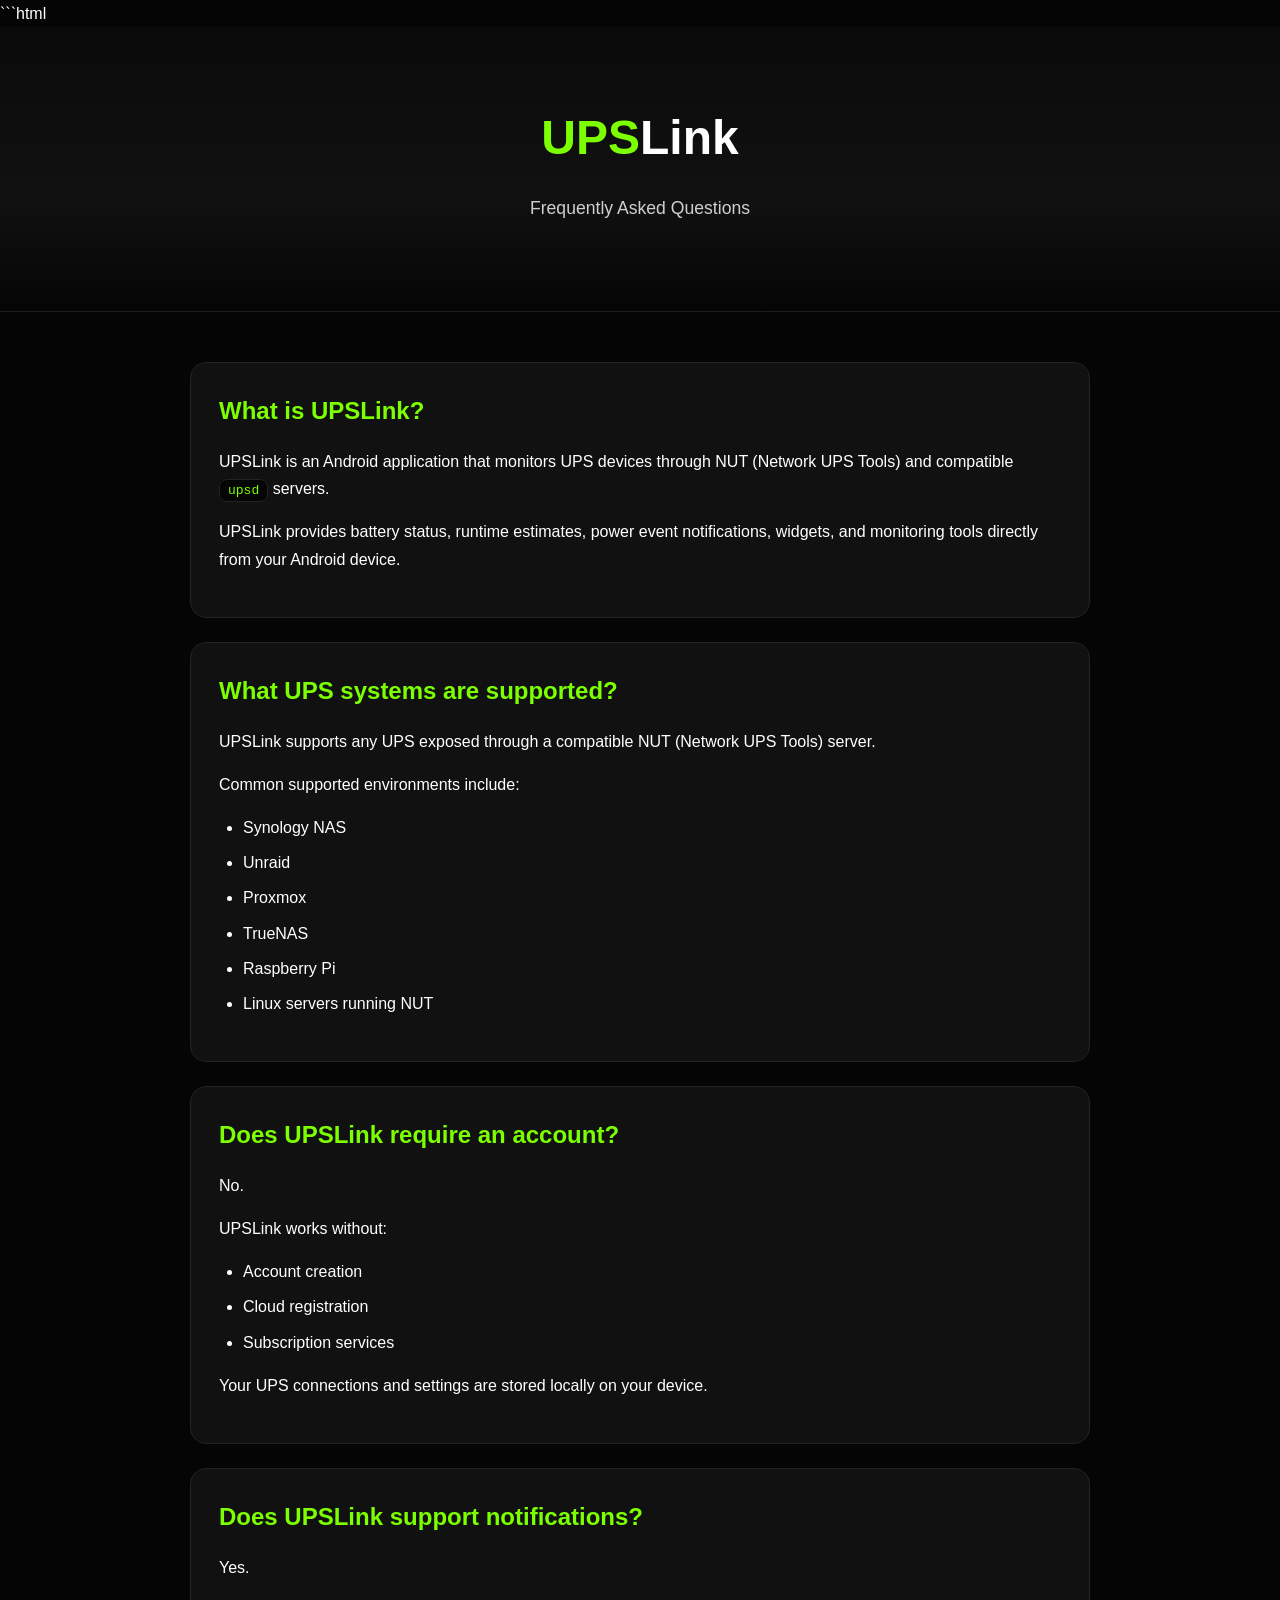
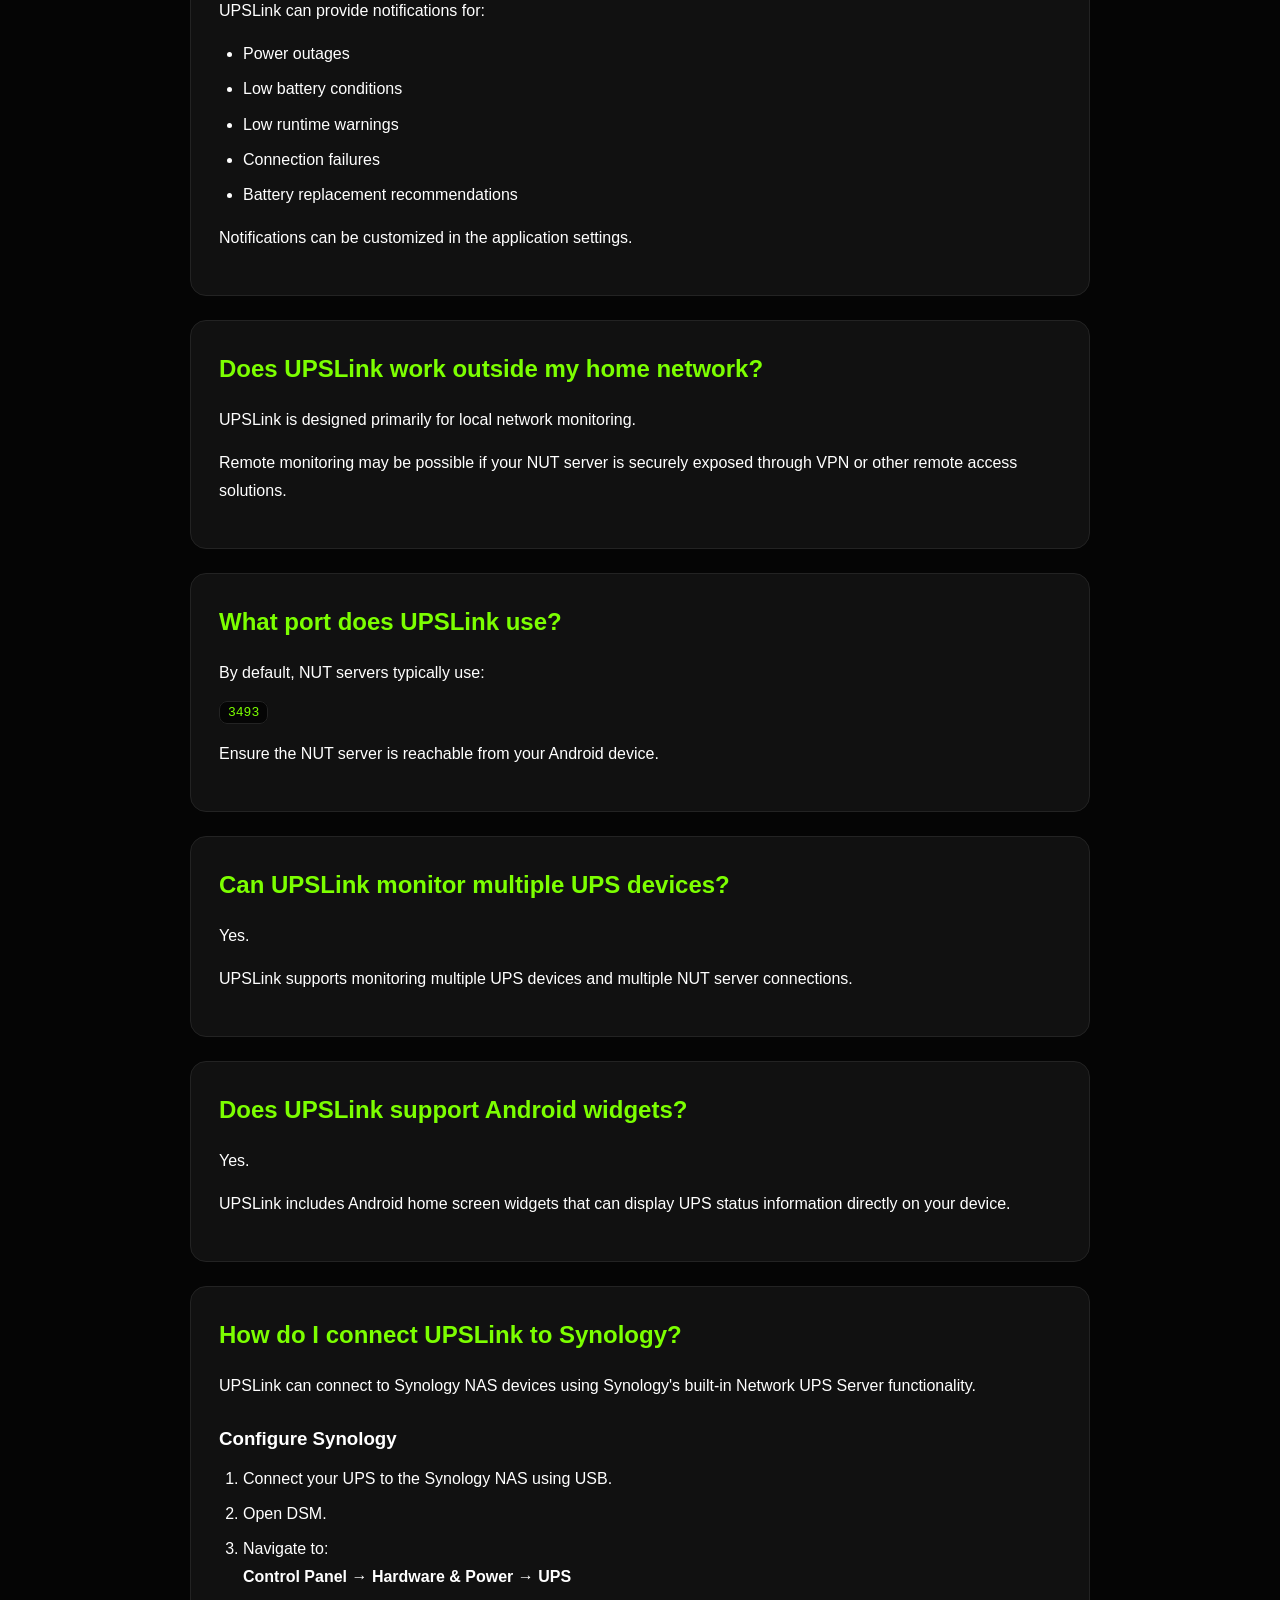
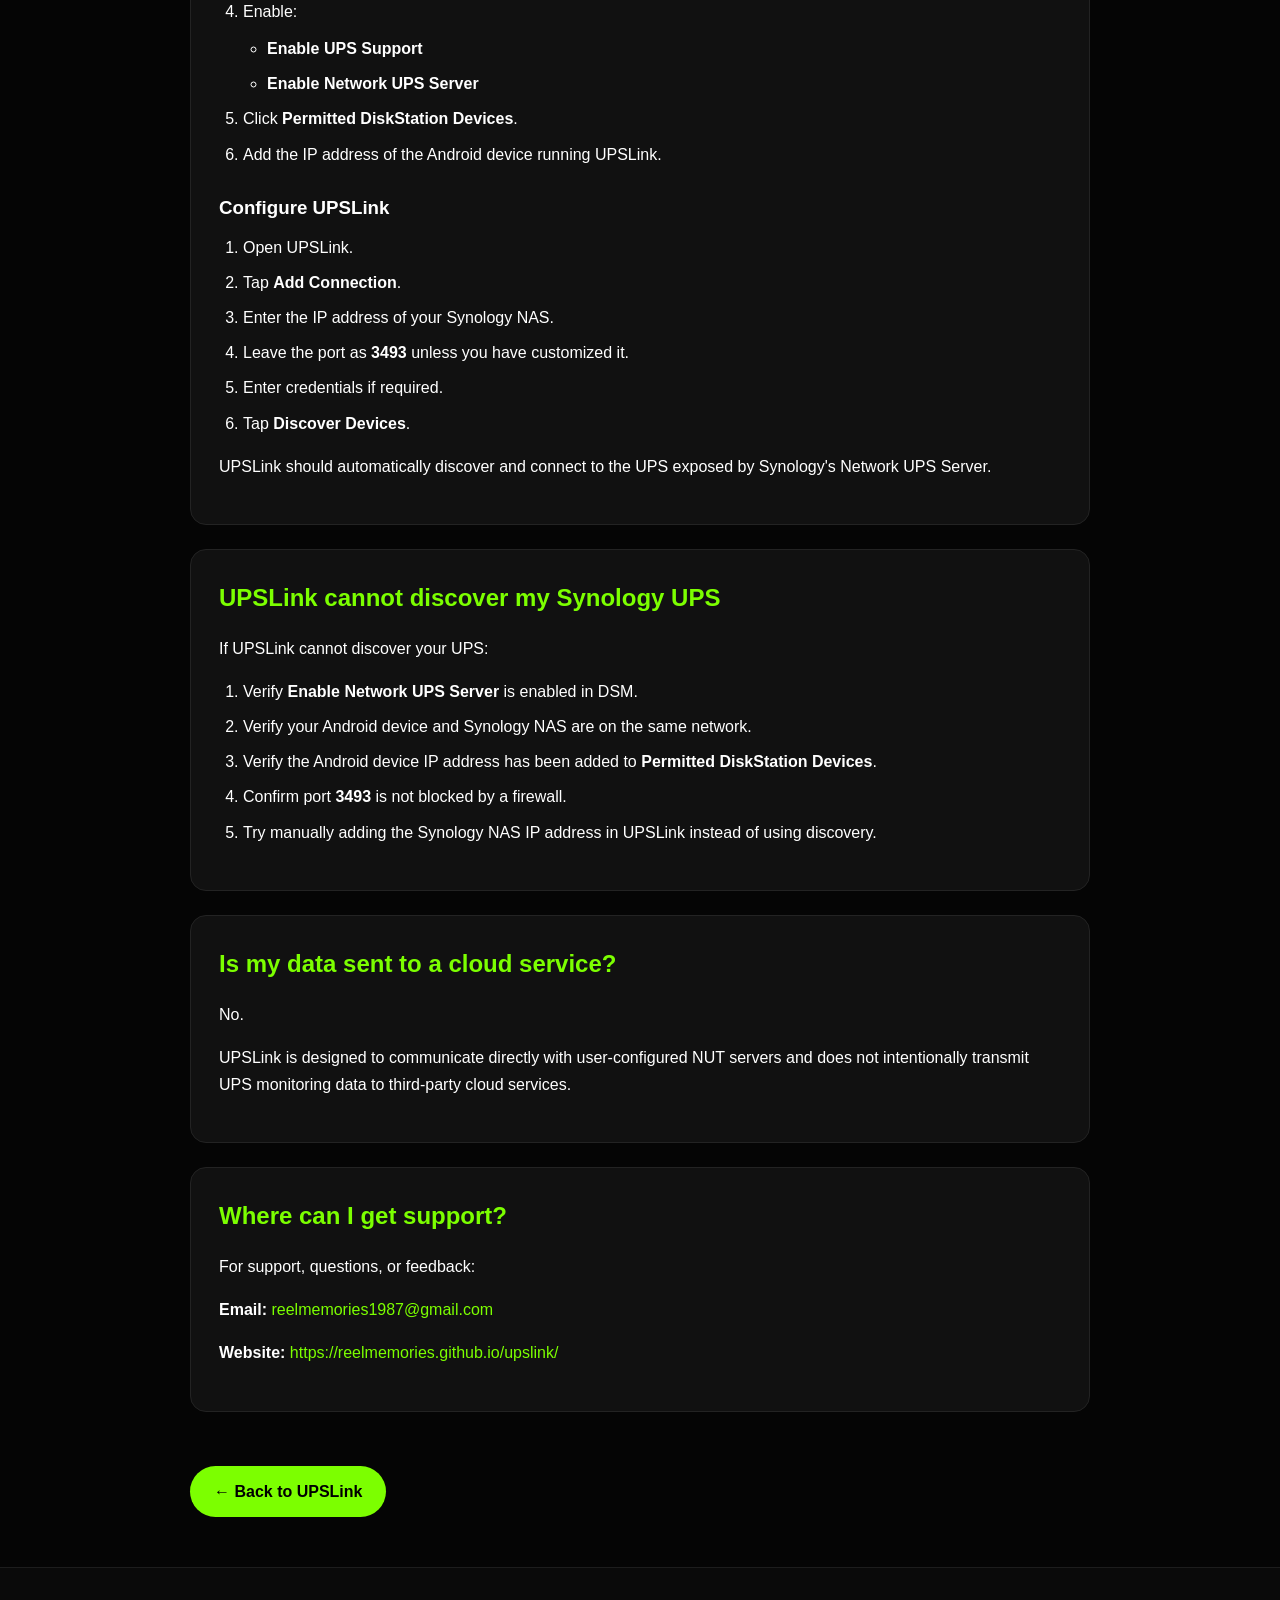
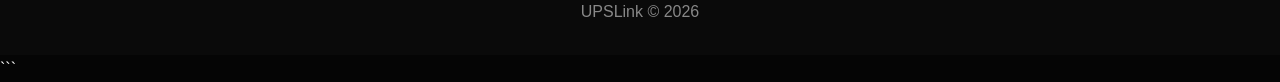
==== faq.html @ 04d3e433 "Create faq.html" ====
```html
<!DOCTYPE html>
<html lang="en">
<head>
  <meta charset="UTF-8">
  <meta name="viewport" content="width=device-width, initial-scale=1.0">

  <title>UPSLink FAQ</title>

  <meta
    name="description"
    content="Frequently asked questions for UPSLink, an Android UPS monitoring app for NUT, Synology, Unraid, Proxmox, TrueNAS, Raspberry Pi, and Linux UPS servers."
  >

  <style>
    body {
      margin: 0;
      font-family: Arial, Helvetica, sans-serif;
      background: #050505;
      color: #ffffff;
      line-height: 1.7;
    }

    header {
      text-align: center;
      padding: 70px 20px;
      background: linear-gradient(
        180deg,
        #0a0a0a 0%,
        #111111 60%,
        #050505 100%
      );
      border-bottom: 1px solid #1d1d1d;
    }

    h1 {
      font-size: 3rem;
      margin: 0;
    }

    .brand-green {
      color: #7cff00;
    }

    .subtitle {
      color: #cfcfcf;
      margin-top: 15px;
      font-size: 1.1rem;
    }

    .container {
      max-width: 900px;
      margin: auto;
      padding: 50px 20px;
    }

    .card {
      background: #111111;
      border: 1px solid #232323;
      border-radius: 16px;
      padding: 28px;
      margin-bottom: 24px;
    }

    h2 {
      color: #7cff00;
      margin-top: 0;
      margin-bottom: 16px;
    }

    h3 {
      color: #ffffff;
      margin-top: 24px;
      margin-bottom: 10px;
    }

    ul,
    ol {
      margin-top: 10px;
      padding-left: 24px;
    }

    li {
      margin-bottom: 8px;
    }

    code {
      background: #050505;
      border: 1px solid #232323;
      border-radius: 8px;
      padding: 3px 8px;
      color: #7cff00;
    }

    a {
      color: #7cff00;
      text-decoration: none;
    }

    a:hover {
      text-decoration: underline;
    }

    .back-link {
      display: inline-block;
      margin-top: 30px;
      padding: 12px 24px;
      background: #7cff00;
      color: #000000;
      text-decoration: none;
      font-weight: bold;
      border-radius: 999px;
    }

    .back-link:hover {
      opacity: 0.9;
      text-decoration: none;
    }

    footer {
      text-align: center;
      padding: 30px;
      color: #888888;
      border-top: 1px solid #1d1d1d;
      background: #0a0a0a;
    }
  </style>
</head>

<body>

<header>
  <h1><span class="brand-green">UPS</span>Link</h1>
  <p class="subtitle">Frequently Asked Questions</p>
</header>

<div class="container">

  <div class="card">
    <h2>What is UPSLink?</h2>

    <p>
      UPSLink is an Android application that monitors UPS devices through
      NUT (Network UPS Tools) and compatible <code>upsd</code> servers.
    </p>

    <p>
      UPSLink provides battery status, runtime estimates, power event
      notifications, widgets, and monitoring tools directly from your
      Android device.
    </p>
  </div>

  <div class="card">
    <h2>What UPS systems are supported?</h2>

    <p>
      UPSLink supports any UPS exposed through a compatible NUT
      (Network UPS Tools) server.
    </p>

    <p>Common supported environments include:</p>

    <ul>
      <li>Synology NAS</li>
      <li>Unraid</li>
      <li>Proxmox</li>
      <li>TrueNAS</li>
      <li>Raspberry Pi</li>
      <li>Linux servers running NUT</li>
    </ul>
  </div>

  <div class="card">
    <h2>Does UPSLink require an account?</h2>

    <p>No.</p>

    <p>UPSLink works without:</p>

    <ul>
      <li>Account creation</li>
      <li>Cloud registration</li>
      <li>Subscription services</li>
    </ul>

    <p>
      Your UPS connections and settings are stored locally on your device.
    </p>
  </div>

  <div class="card">
    <h2>Does UPSLink support notifications?</h2>

    <p>Yes.</p>

    <p>UPSLink can provide notifications for:</p>

    <ul>
      <li>Power outages</li>
      <li>Low battery conditions</li>
      <li>Low runtime warnings</li>
      <li>Connection failures</li>
      <li>Battery replacement recommendations</li>
    </ul>

    <p>
      Notifications can be customized in the application settings.
    </p>
  </div>

  <div class="card">
    <h2>Does UPSLink work outside my home network?</h2>

    <p>
      UPSLink is designed primarily for local network monitoring.
    </p>

    <p>
      Remote monitoring may be possible if your NUT server is securely
      exposed through VPN or other remote access solutions.
    </p>
  </div>

  <div class="card">
    <h2>What port does UPSLink use?</h2>

    <p>
      By default, NUT servers typically use:
    </p>

    <p><code>3493</code></p>

    <p>
      Ensure the NUT server is reachable from your Android device.
    </p>
  </div>

  <div class="card">
    <h2>Can UPSLink monitor multiple UPS devices?</h2>

    <p>Yes.</p>

    <p>
      UPSLink supports monitoring multiple UPS devices and multiple NUT
      server connections.
    </p>
  </div>

  <div class="card">
    <h2>Does UPSLink support Android widgets?</h2>

    <p>Yes.</p>

    <p>
      UPSLink includes Android home screen widgets that can display UPS
      status information directly on your device.
    </p>
  </div>

  <div class="card">
    <h2>How do I connect UPSLink to Synology?</h2>

    <p>
      UPSLink can connect to Synology NAS devices using Synology's built-in
      Network UPS Server functionality.
    </p>

    <h3>Configure Synology</h3>

    <ol>
      <li>Connect your UPS to the Synology NAS using USB.</li>
      <li>Open DSM.</li>
      <li>
        Navigate to:
        <br>
        <strong>Control Panel → Hardware &amp; Power → UPS</strong>
      </li>
      <li>
        Enable:
        <ul>
          <li><strong>Enable UPS Support</strong></li>
          <li><strong>Enable Network UPS Server</strong></li>
        </ul>
      </li>
      <li>Click <strong>Permitted DiskStation Devices</strong>.</li>
      <li>Add the IP address of the Android device running UPSLink.</li>
    </ol>

    <h3>Configure UPSLink</h3>

    <ol>
      <li>Open UPSLink.</li>
      <li>Tap <strong>Add Connection</strong>.</li>
      <li>Enter the IP address of your Synology NAS.</li>
      <li>Leave the port as <strong>3493</strong> unless you have customized it.</li>
      <li>Enter credentials if required.</li>
      <li>Tap <strong>Discover Devices</strong>.</li>
    </ol>

    <p>
      UPSLink should automatically discover and connect to the UPS exposed
      by Synology's Network UPS Server.
    </p>
  </div>

  <div class="card">
    <h2>UPSLink cannot discover my Synology UPS</h2>

    <p>If UPSLink cannot discover your UPS:</p>

    <ol>
      <li>Verify <strong>Enable Network UPS Server</strong> is enabled in DSM.</li>
      <li>Verify your Android device and Synology NAS are on the same network.</li>
      <li>
        Verify the Android device IP address has been added to
        <strong>Permitted DiskStation Devices</strong>.
      </li>
      <li>Confirm port <strong>3493</strong> is not blocked by a firewall.</li>
      <li>
        Try manually adding the Synology NAS IP address in UPSLink instead
        of using discovery.
      </li>
    </ol>
  </div>

  <div class="card">
    <h2>Is my data sent to a cloud service?</h2>

    <p>No.</p>

    <p>
      UPSLink is designed to communicate directly with user-configured NUT
      servers and does not intentionally transmit UPS monitoring data to
      third-party cloud services.
    </p>
  </div>

  <div class="card">
    <h2>Where can I get support?</h2>

    <p>For support, questions, or feedback:</p>

    <p>
      <strong>Email:</strong>
      <a href="mailto:reelmemories1987@gmail.com">
        reelmemories1987@gmail.com
      </a>
    </p>

    <p>
      <strong>Website:</strong>
      <a href="https://reelmemories.github.io/upslink/">
        https://reelmemories.github.io/upslink/
      </a>
    </p>
  </div>

  <a class="back-link" href="index.html">← Back to UPSLink</a>

</div>

<footer>
  UPSLink © 2026
</footer>

</body>
</html>
```
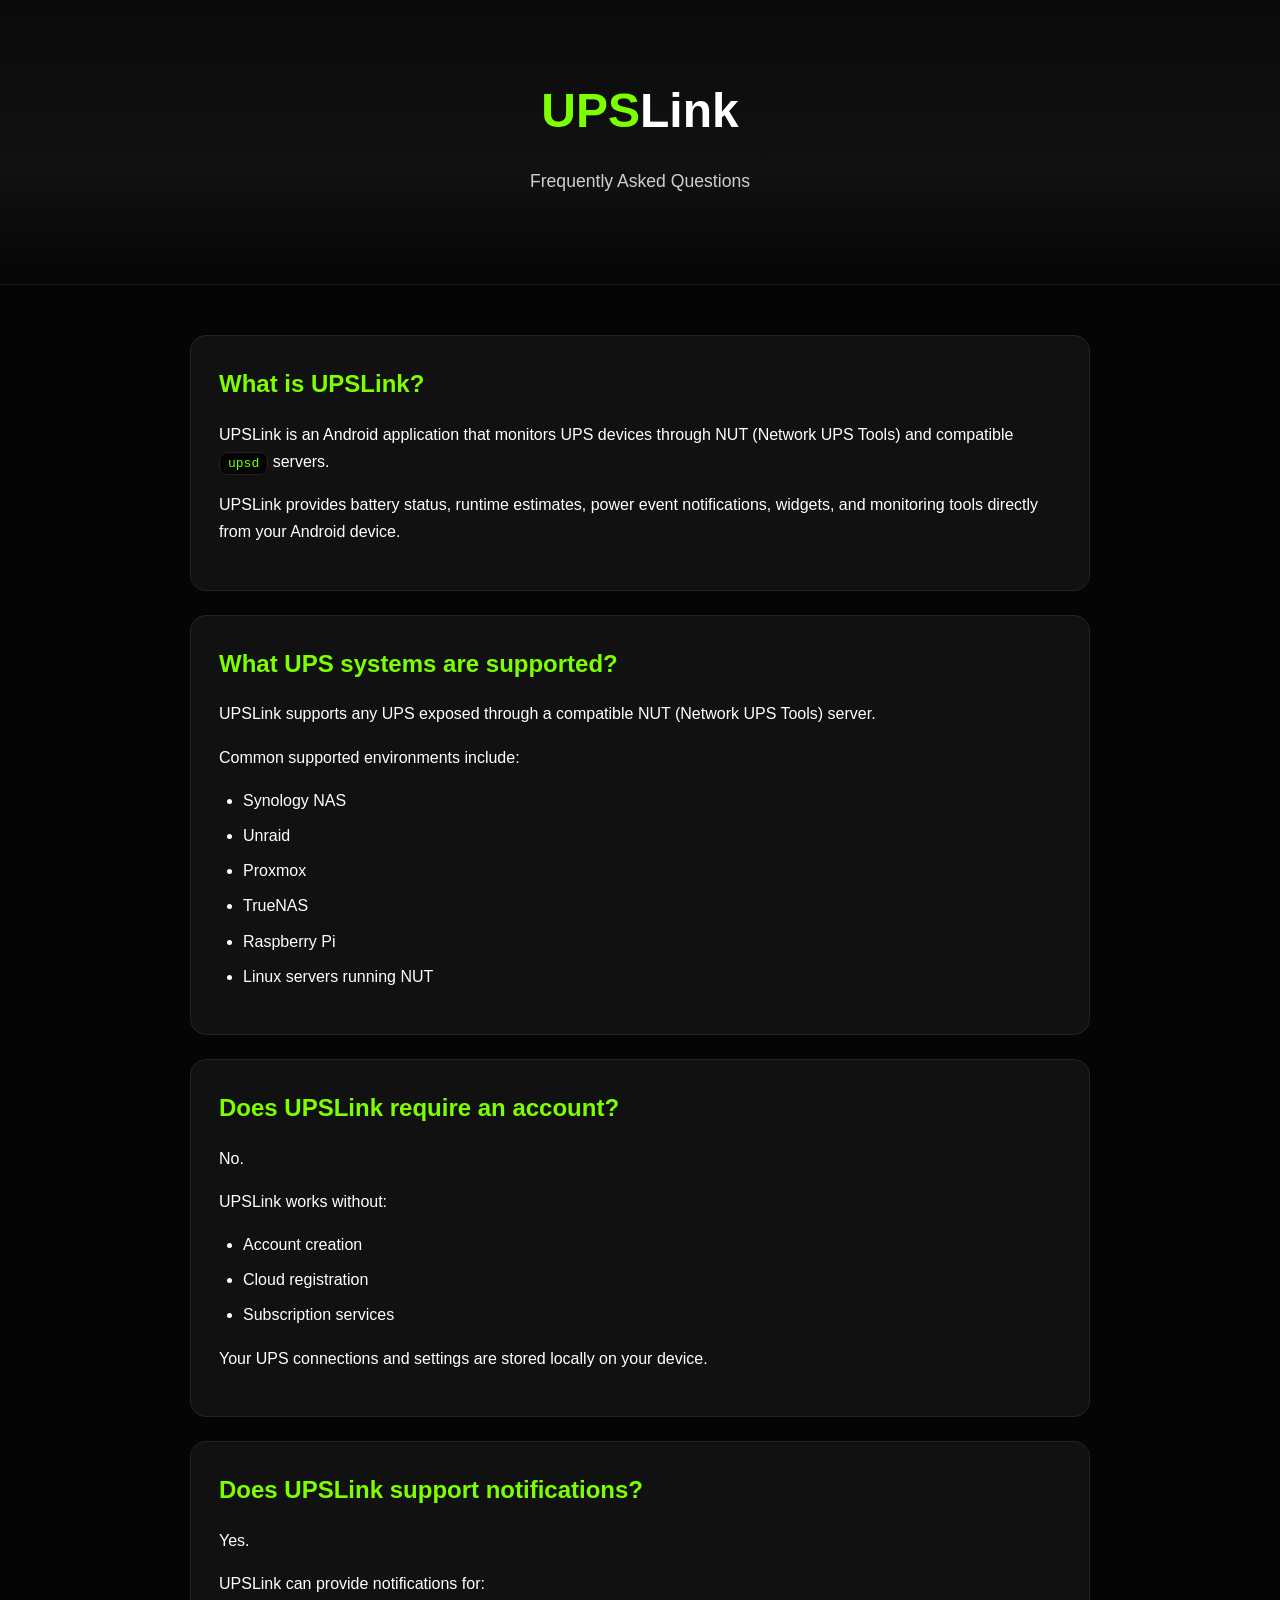
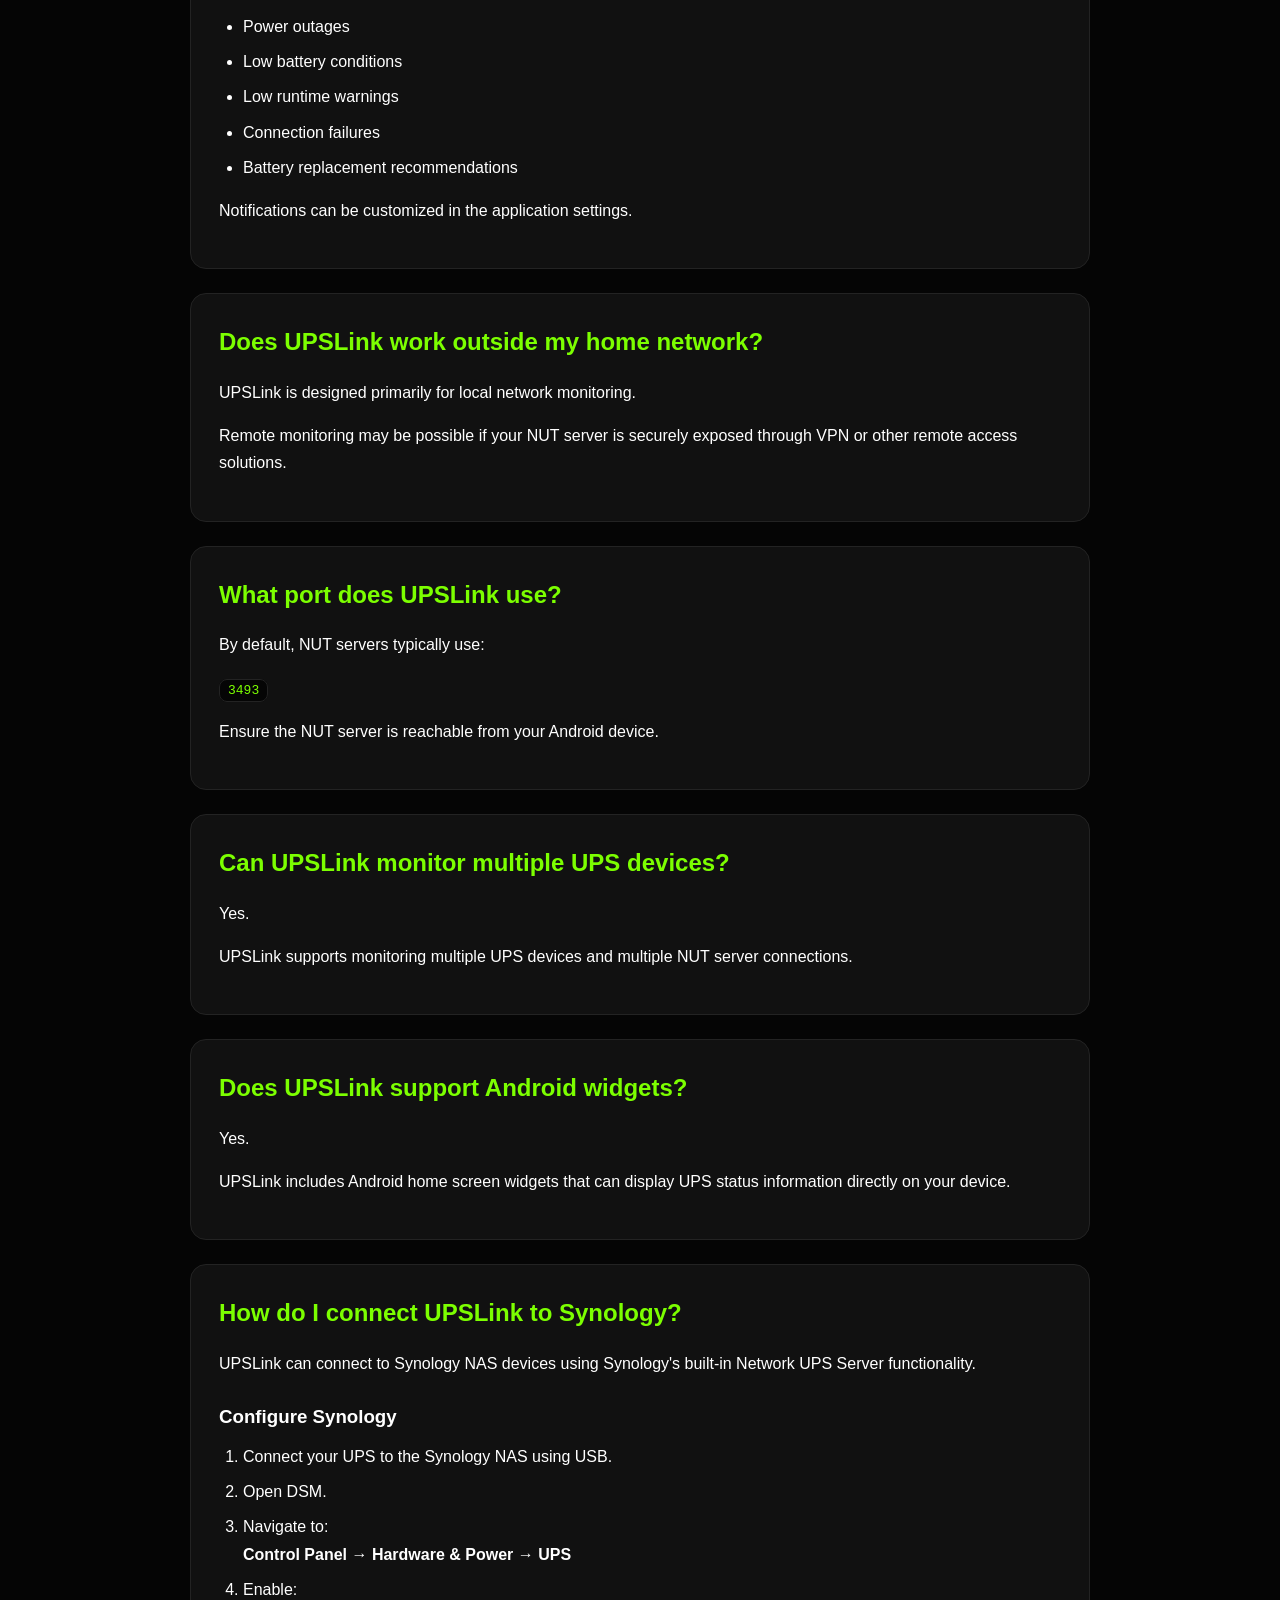
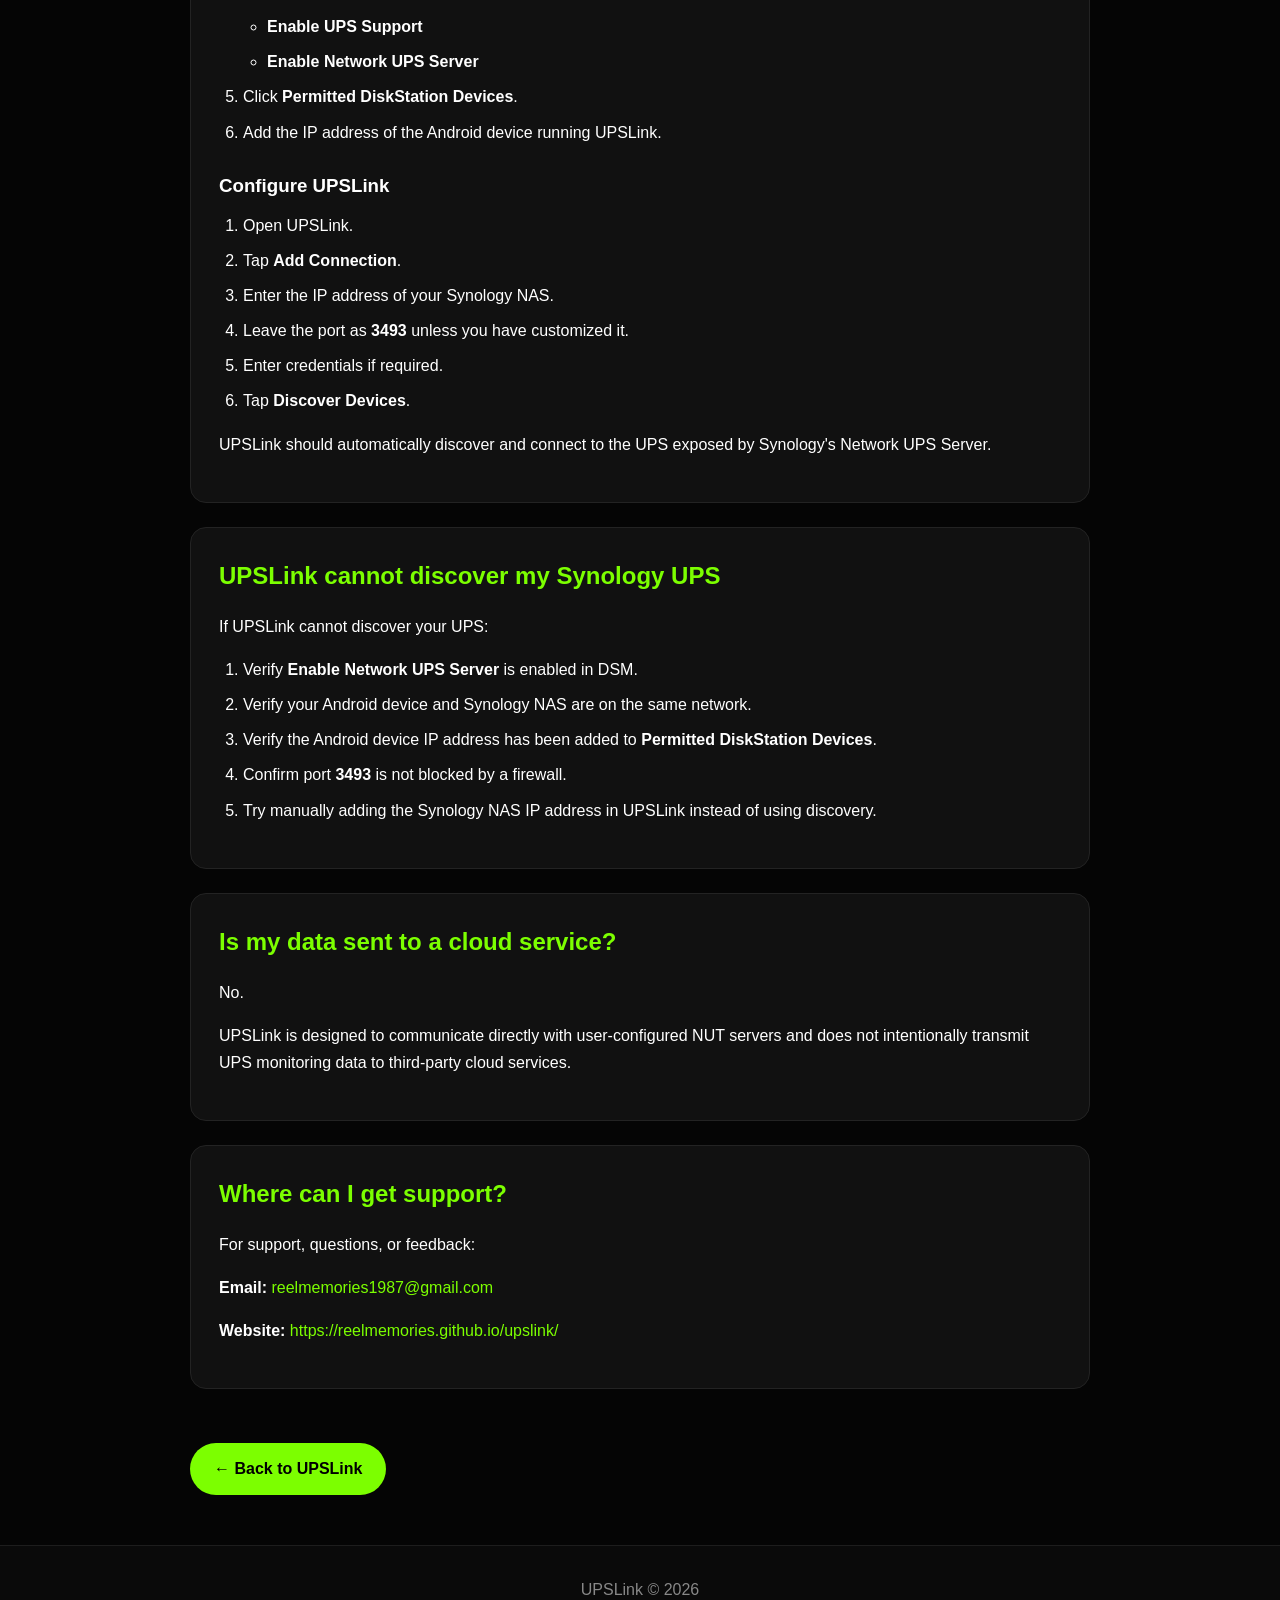
==== commit 85bcb6c8: "Update faq.html" ====
--- a/faq.html
+++ b/faq.html
@@ -1,4 +1,3 @@
-```html
 <!DOCTYPE html>
 <html lang="en">
 <head>
@@ -366,4 +365,3 @@
 
 </body>
 </html>
-```
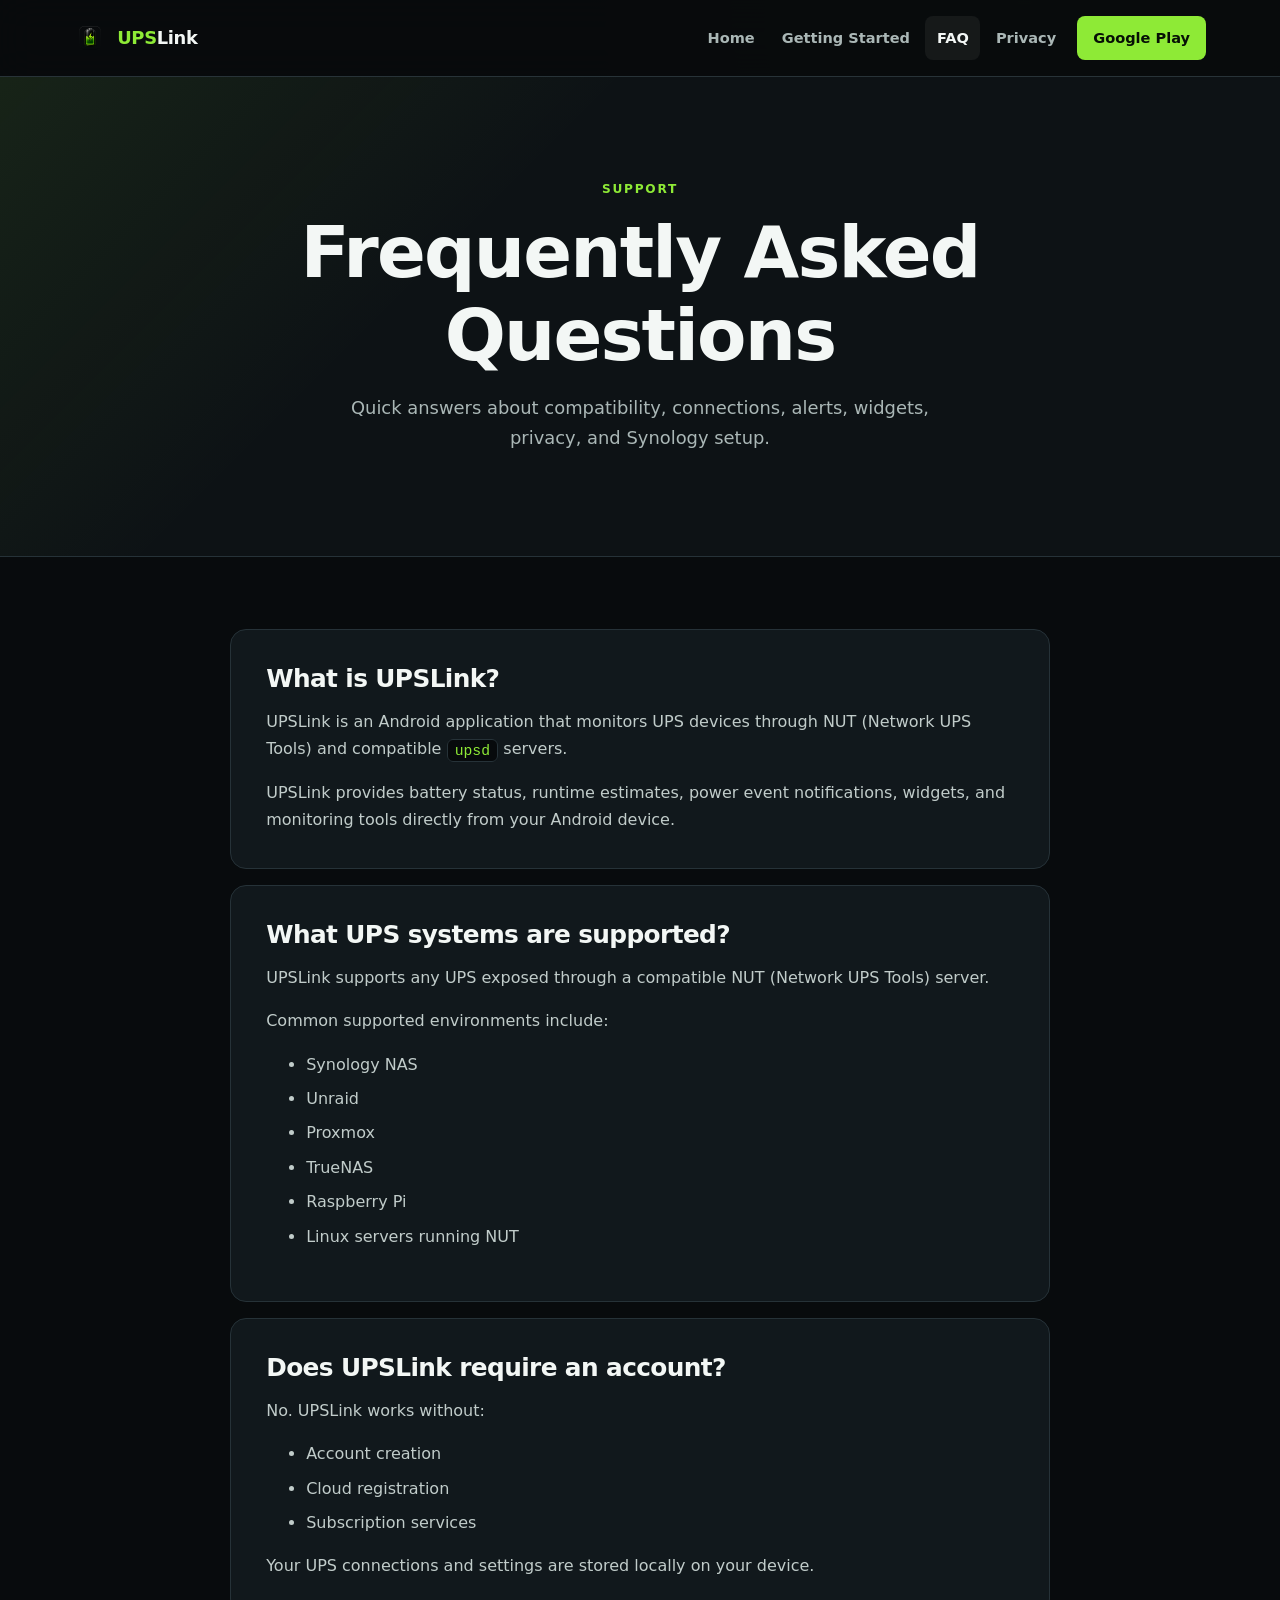
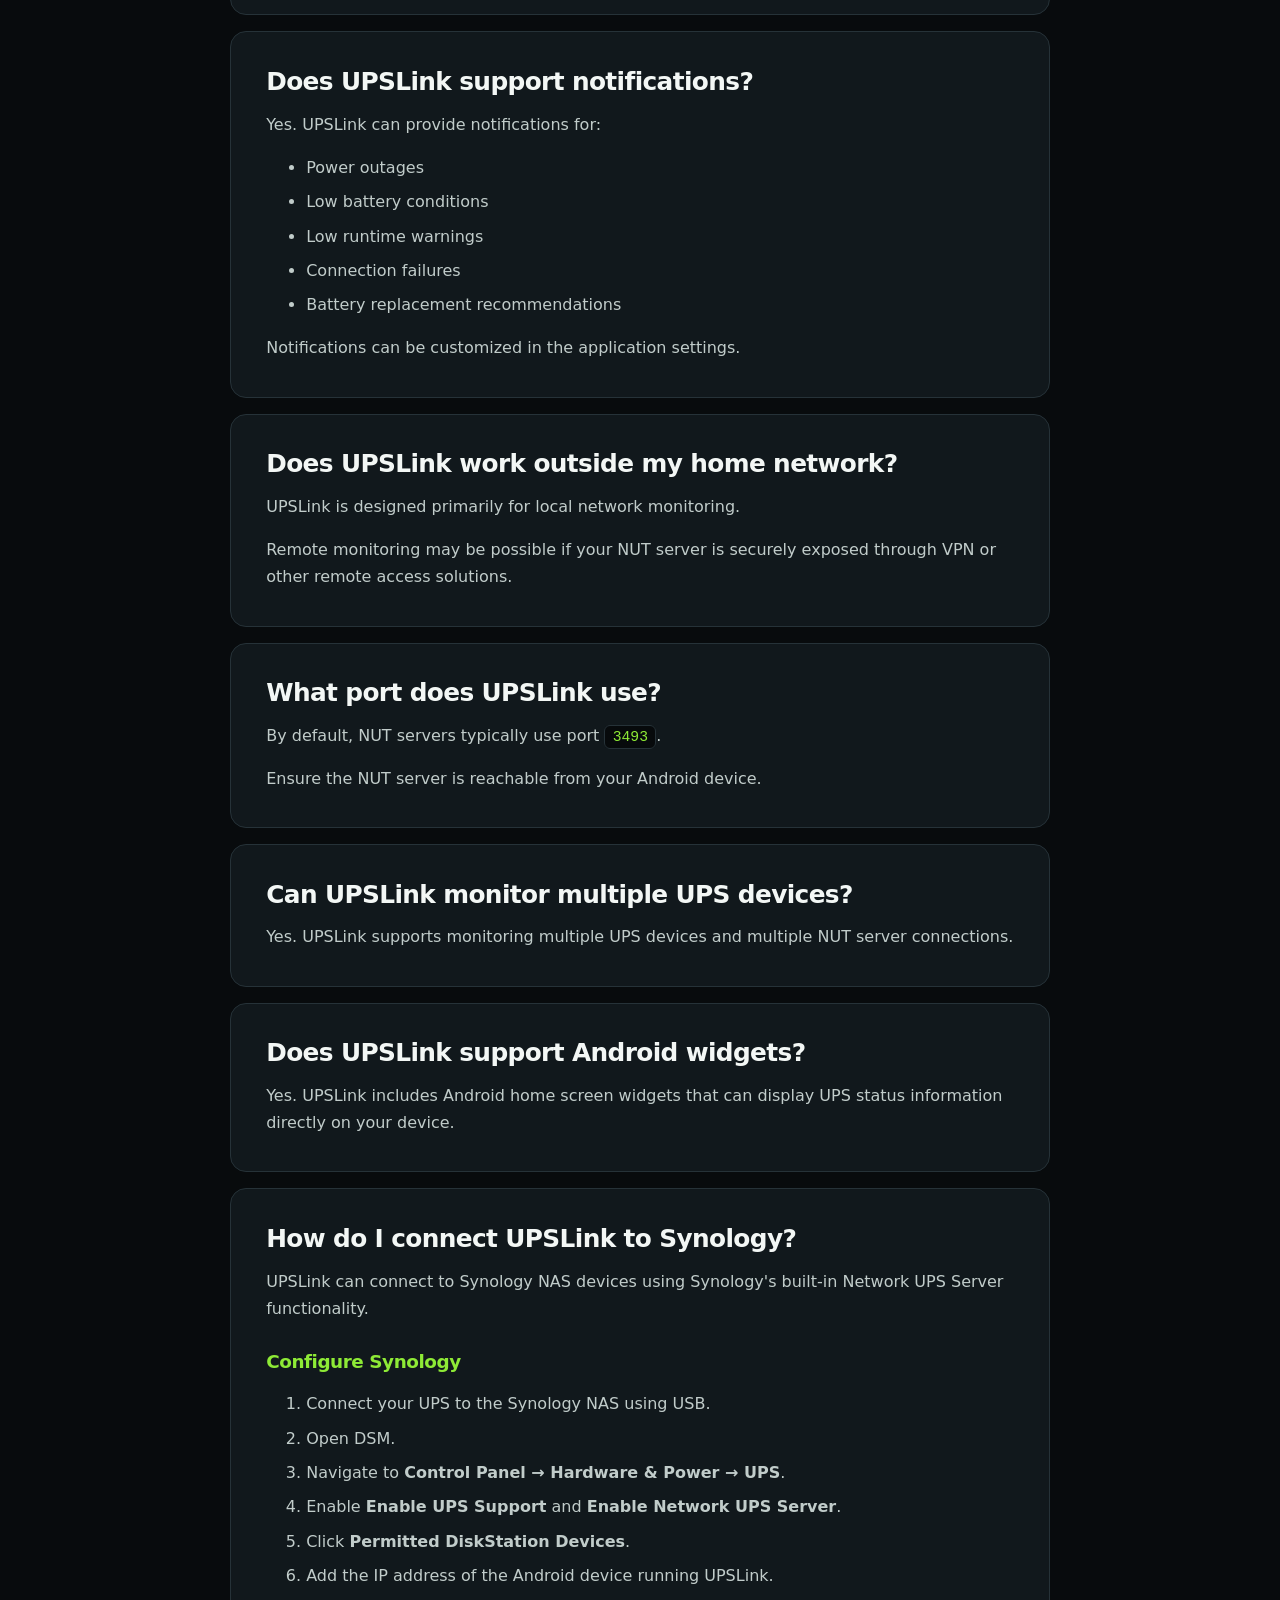
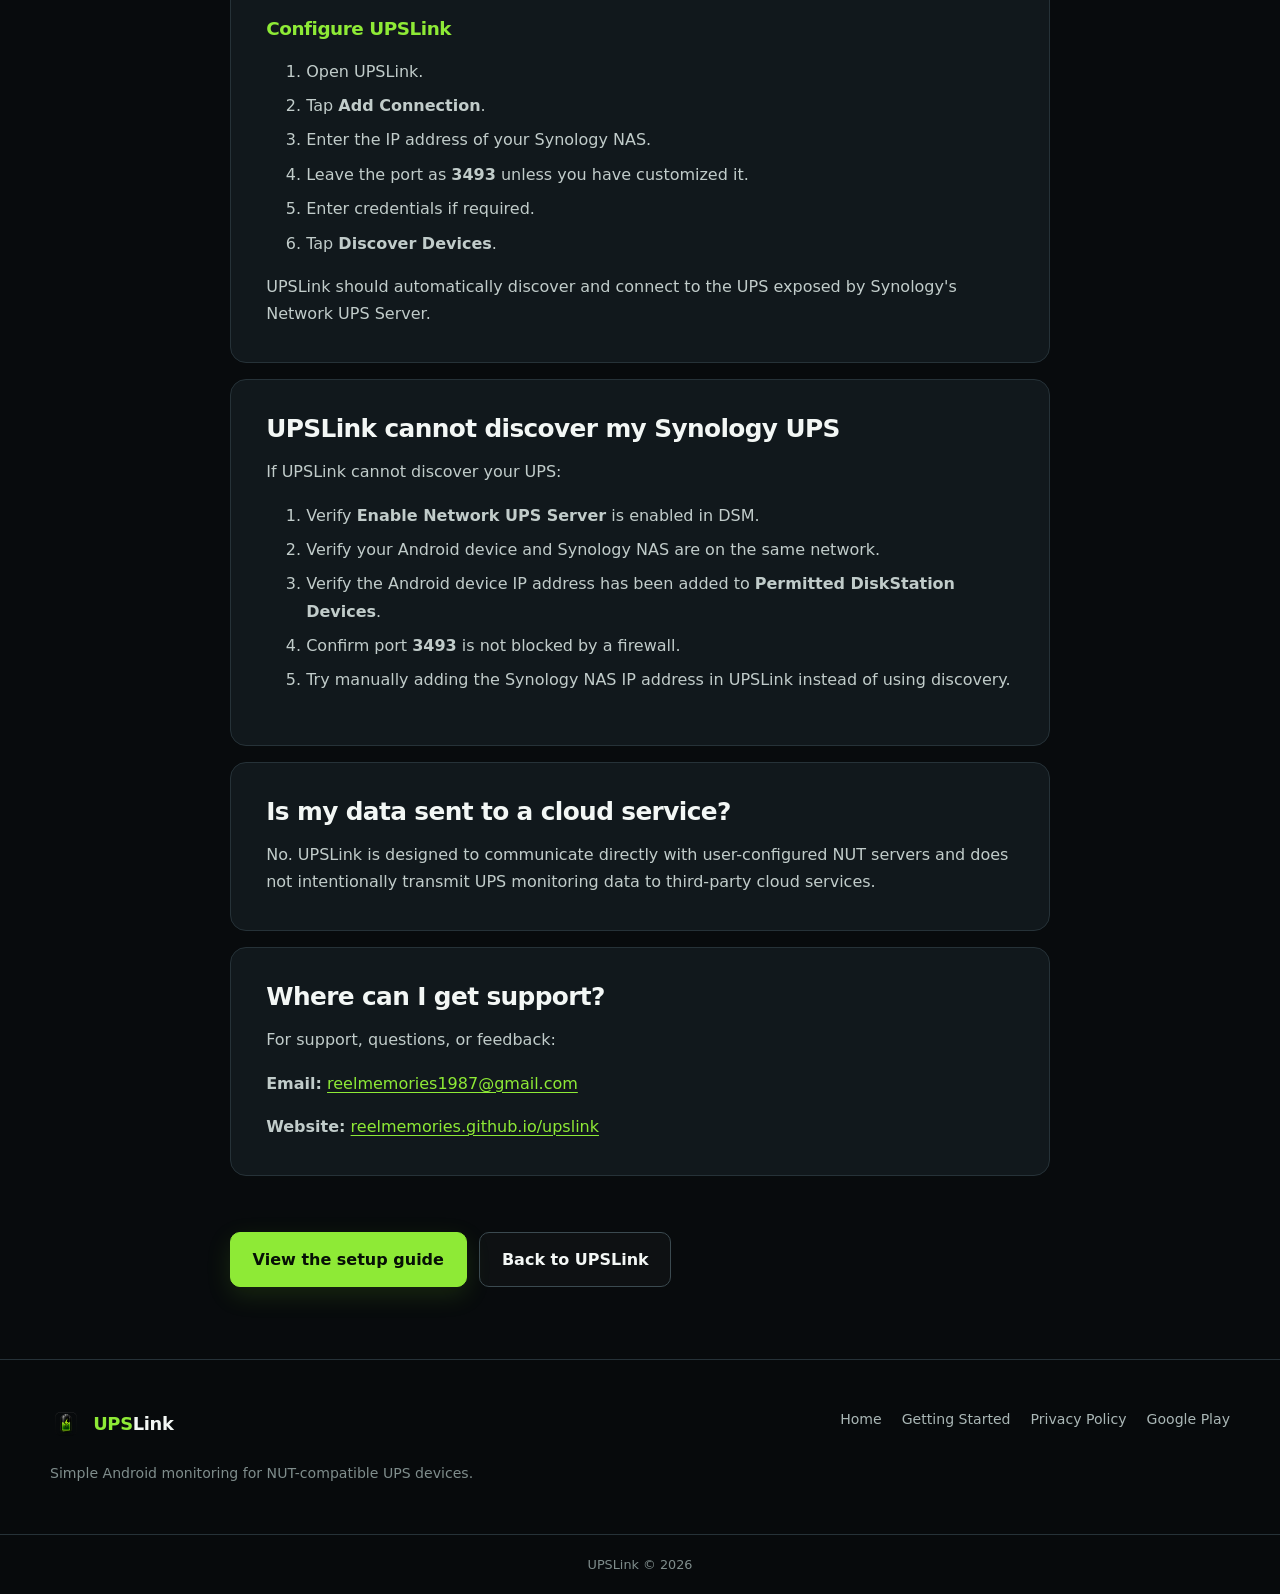
==== commit dfaa3f7b: "Polish UPSLink website design" ====
--- a/faq.html
+++ b/faq.html
@@ -3,365 +3,83 @@
 <head>
   <meta charset="UTF-8">
   <meta name="viewport" content="width=device-width, initial-scale=1.0">
+  <title>UPSLink FAQ</title>
+  <link rel="icon" type="image/png" href="assets/screenshots/upslink-icon.png?v=2">
+  <link rel="apple-touch-icon" href="assets/screenshots/upslink-icon.png?v=2">
+  <link rel="stylesheet" href="assets/css/styles.css">
+  <meta name="theme-color" content="#080b0d">
+  <meta name="description" content="Frequently asked questions for UPSLink, an Android UPS monitoring app for NUT, Synology, Unraid, Proxmox, TrueNAS, Raspberry Pi, and Linux UPS servers.">
+</head>
+<body>
+  <a class="skip-link" href="#main-content">Skip to content</a>
+  <header class="site-header">
+    <div class="nav-shell">
+      <a class="brand" href="index.html" aria-label="UPSLink home"><img src="assets/screenshots/upslink-icon.png" alt=""><span><span class="brand-green">UPS</span>Link</span></a>
+      <nav class="site-nav" aria-label="Primary navigation">
+        <a href="index.html">Home</a><a href="getting-started.html">Getting Started</a><a href="faq.html" aria-current="page">FAQ</a><a href="privacy-policy.html">Privacy</a>
+        <a class="nav-cta" href="https://play.google.com/store/apps/details?id=com.reelmemories.upslink" target="_blank" rel="noopener">Google Play</a>
+      </nav>
+    </div>
+  </header>
+  <main id="main-content">
+    <header class="page-hero">
+      <div class="copy-container">
+        <span class="eyebrow">Support</span>
+        <h1>Frequently Asked Questions</h1>
+        <p>Quick answers about compatibility, connections, alerts, widgets, privacy, and Synology setup.</p>
+      </div>
+    </header>
+    <div class="copy-container faq-list">
+      <section class="faq-card"><h2>What is UPSLink?</h2><p>UPSLink is an Android application that monitors UPS devices through NUT (Network UPS Tools) and compatible <code>upsd</code> servers.</p><p>UPSLink provides battery status, runtime estimates, power event notifications, widgets, and monitoring tools directly from your Android device.</p></section>
 
-  <title>UPSLink FAQ</title>
+      <section class="faq-card"><h2>What UPS systems are supported?</h2><p>UPSLink supports any UPS exposed through a compatible NUT (Network UPS Tools) server.</p><p>Common supported environments include:</p><ul><li>Synology NAS</li><li>Unraid</li><li>Proxmox</li><li>TrueNAS</li><li>Raspberry Pi</li><li>Linux servers running NUT</li></ul></section>
 
-  <meta
-    name="description"
-    content="Frequently asked questions for UPSLink, an Android UPS monitoring app for NUT, Synology, Unraid, Proxmox, TrueNAS, Raspberry Pi, and Linux UPS servers."
-  >
+      <section class="faq-card"><h2>Does UPSLink require an account?</h2><p>No. UPSLink works without:</p><ul><li>Account creation</li><li>Cloud registration</li><li>Subscription services</li></ul><p>Your UPS connections and settings are stored locally on your device.</p></section>
 
-  <style>
-    body {
-      margin: 0;
-      font-family: Arial, Helvetica, sans-serif;
-      background: #050505;
-      color: #ffffff;
-      line-height: 1.7;
-    }
+      <section class="faq-card"><h2>Does UPSLink support notifications?</h2><p>Yes. UPSLink can provide notifications for:</p><ul><li>Power outages</li><li>Low battery conditions</li><li>Low runtime warnings</li><li>Connection failures</li><li>Battery replacement recommendations</li></ul><p>Notifications can be customized in the application settings.</p></section>
 
-    header {
-      text-align: center;
-      padding: 70px 20px;
-      background: linear-gradient(
-        180deg,
-        #0a0a0a 0%,
-        #111111 60%,
-        #050505 100%
-      );
-      border-bottom: 1px solid #1d1d1d;
-    }
+      <section class="faq-card"><h2>Does UPSLink work outside my home network?</h2><p>UPSLink is designed primarily for local network monitoring.</p><p>Remote monitoring may be possible if your NUT server is securely exposed through VPN or other remote access solutions.</p></section>
 
-    h1 {
-      font-size: 3rem;
-      margin: 0;
-    }
+      <section class="faq-card"><h2>What port does UPSLink use?</h2><p>By default, NUT servers typically use port <code>3493</code>.</p><p>Ensure the NUT server is reachable from your Android device.</p></section>
 
-    .brand-green {
-      color: #7cff00;
-    }
+      <section class="faq-card"><h2>Can UPSLink monitor multiple UPS devices?</h2><p>Yes. UPSLink supports monitoring multiple UPS devices and multiple NUT server connections.</p></section>
 
-    .subtitle {
-      color: #cfcfcf;
-      margin-top: 15px;
-      font-size: 1.1rem;
-    }
+      <section class="faq-card"><h2>Does UPSLink support Android widgets?</h2><p>Yes. UPSLink includes Android home screen widgets that can display UPS status information directly on your device.</p></section>
 
-    .container {
-      max-width: 900px;
-      margin: auto;
-      padding: 50px 20px;
-    }
+      <section class="faq-card">
+        <h2>How do I connect UPSLink to Synology?</h2>
+        <p>UPSLink can connect to Synology NAS devices using Synology's built-in Network UPS Server functionality.</p>
+        <h3>Configure Synology</h3>
+        <ol>
+          <li>Connect your UPS to the Synology NAS using USB.</li>
+          <li>Open DSM.</li>
+          <li>Navigate to <strong>Control Panel → Hardware &amp; Power → UPS</strong>.</li>
+          <li>Enable <strong>Enable UPS Support</strong> and <strong>Enable Network UPS Server</strong>.</li>
+          <li>Click <strong>Permitted DiskStation Devices</strong>.</li>
+          <li>Add the IP address of the Android device running UPSLink.</li>
+        </ol>
+        <h3>Configure UPSLink</h3>
+        <ol>
+          <li>Open UPSLink.</li><li>Tap <strong>Add Connection</strong>.</li><li>Enter the IP address of your Synology NAS.</li><li>Leave the port as <strong>3493</strong> unless you have customized it.</li><li>Enter credentials if required.</li><li>Tap <strong>Discover Devices</strong>.</li>
+        </ol>
+        <p>UPSLink should automatically discover and connect to the UPS exposed by Synology's Network UPS Server.</p>
+      </section>
 
-    .card {
-      background: #111111;
-      border: 1px solid #232323;
-      border-radius: 16px;
-      padding: 28px;
-      margin-bottom: 24px;
-    }
+      <section class="faq-card"><h2>UPSLink cannot discover my Synology UPS</h2><p>If UPSLink cannot discover your UPS:</p><ol><li>Verify <strong>Enable Network UPS Server</strong> is enabled in DSM.</li><li>Verify your Android device and Synology NAS are on the same network.</li><li>Verify the Android device IP address has been added to <strong>Permitted DiskStation Devices</strong>.</li><li>Confirm port <strong>3493</strong> is not blocked by a firewall.</li><li>Try manually adding the Synology NAS IP address in UPSLink instead of using discovery.</li></ol></section>
 
-    h2 {
-      color: #7cff00;
-      margin-top: 0;
-      margin-bottom: 16px;
-    }
+      <section class="faq-card"><h2>Is my data sent to a cloud service?</h2><p>No. UPSLink is designed to communicate directly with user-configured NUT servers and does not intentionally transmit UPS monitoring data to third-party cloud services.</p></section>
 
-    h3 {
-      color: #ffffff;
-      margin-top: 24px;
-      margin-bottom: 10px;
-    }
+      <section class="faq-card"><h2>Where can I get support?</h2><p>For support, questions, or feedback:</p><p><strong>Email:</strong> <a href="mailto:reelmemories1987@gmail.com">reelmemories1987@gmail.com</a></p><p><strong>Website:</strong> <a href="https://reelmemories.github.io/upslink/">reelmemories.github.io/upslink</a></p></section>
 
-    ul,
-    ol {
-      margin-top: 10px;
-      padding-left: 24px;
-    }
-
-    li {
-      margin-bottom: 8px;
-    }
-
-    code {
-      background: #050505;
-      border: 1px solid #232323;
-      border-radius: 8px;
-      padding: 3px 8px;
-      color: #7cff00;
-    }
-
-    a {
-      color: #7cff00;
-      text-decoration: none;
-    }
-
-    a:hover {
-      text-decoration: underline;
-    }
-
-    .back-link {
-      display: inline-block;
-      margin-top: 30px;
-      padding: 12px 24px;
-      background: #7cff00;
-      color: #000000;
-      text-decoration: none;
-      font-weight: bold;
-      border-radius: 999px;
-    }
-
-    .back-link:hover {
-      opacity: 0.9;
-      text-decoration: none;
-    }
-
-    footer {
-      text-align: center;
-      padding: 30px;
-      color: #888888;
-      border-top: 1px solid #1d1d1d;
-      background: #0a0a0a;
-    }
-  </style>
-</head>
-
-<body>
-
-<header>
-  <h1><span class="brand-green">UPS</span>Link</h1>
-  <p class="subtitle">Frequently Asked Questions</p>
-</header>
-
-<div class="container">
-
-  <div class="card">
-    <h2>What is UPSLink?</h2>
-
-    <p>
-      UPSLink is an Android application that monitors UPS devices through
-      NUT (Network UPS Tools) and compatible <code>upsd</code> servers.
-    </p>
-
-    <p>
-      UPSLink provides battery status, runtime estimates, power event
-      notifications, widgets, and monitoring tools directly from your
-      Android device.
-    </p>
-  </div>
-
-  <div class="card">
-    <h2>What UPS systems are supported?</h2>
-
-    <p>
-      UPSLink supports any UPS exposed through a compatible NUT
-      (Network UPS Tools) server.
-    </p>
-
-    <p>Common supported environments include:</p>
-
-    <ul>
-      <li>Synology NAS</li>
-      <li>Unraid</li>
-      <li>Proxmox</li>
-      <li>TrueNAS</li>
-      <li>Raspberry Pi</li>
-      <li>Linux servers running NUT</li>
-    </ul>
-  </div>
-
-  <div class="card">
-    <h2>Does UPSLink require an account?</h2>
-
-    <p>No.</p>
-
-    <p>UPSLink works without:</p>
-
-    <ul>
-      <li>Account creation</li>
-      <li>Cloud registration</li>
-      <li>Subscription services</li>
-    </ul>
-
-    <p>
-      Your UPS connections and settings are stored locally on your device.
-    </p>
-  </div>
-
-  <div class="card">
-    <h2>Does UPSLink support notifications?</h2>
-
-    <p>Yes.</p>
-
-    <p>UPSLink can provide notifications for:</p>
-
-    <ul>
-      <li>Power outages</li>
-      <li>Low battery conditions</li>
-      <li>Low runtime warnings</li>
-      <li>Connection failures</li>
-      <li>Battery replacement recommendations</li>
-    </ul>
-
-    <p>
-      Notifications can be customized in the application settings.
-    </p>
-  </div>
-
-  <div class="card">
-    <h2>Does UPSLink work outside my home network?</h2>
-
-    <p>
-      UPSLink is designed primarily for local network monitoring.
-    </p>
-
-    <p>
-      Remote monitoring may be possible if your NUT server is securely
-      exposed through VPN or other remote access solutions.
-    </p>
-  </div>
-
-  <div class="card">
-    <h2>What port does UPSLink use?</h2>
-
-    <p>
-      By default, NUT servers typically use:
-    </p>
-
-    <p><code>3493</code></p>
-
-    <p>
-      Ensure the NUT server is reachable from your Android device.
-    </p>
-  </div>
-
-  <div class="card">
-    <h2>Can UPSLink monitor multiple UPS devices?</h2>
-
-    <p>Yes.</p>
-
-    <p>
-      UPSLink supports monitoring multiple UPS devices and multiple NUT
-      server connections.
-    </p>
-  </div>
-
-  <div class="card">
-    <h2>Does UPSLink support Android widgets?</h2>
-
-    <p>Yes.</p>
-
-    <p>
-      UPSLink includes Android home screen widgets that can display UPS
-      status information directly on your device.
-    </p>
-  </div>
-
-  <div class="card">
-    <h2>How do I connect UPSLink to Synology?</h2>
-
-    <p>
-      UPSLink can connect to Synology NAS devices using Synology's built-in
-      Network UPS Server functionality.
-    </p>
-
-    <h3>Configure Synology</h3>
-
-    <ol>
-      <li>Connect your UPS to the Synology NAS using USB.</li>
-      <li>Open DSM.</li>
-      <li>
-        Navigate to:
-        <br>
-        <strong>Control Panel → Hardware &amp; Power → UPS</strong>
-      </li>
-      <li>
-        Enable:
-        <ul>
-          <li><strong>Enable UPS Support</strong></li>
-          <li><strong>Enable Network UPS Server</strong></li>
-        </ul>
-      </li>
-      <li>Click <strong>Permitted DiskStation Devices</strong>.</li>
-      <li>Add the IP address of the Android device running UPSLink.</li>
-    </ol>
-
-    <h3>Configure UPSLink</h3>
-
-    <ol>
-      <li>Open UPSLink.</li>
-      <li>Tap <strong>Add Connection</strong>.</li>
-      <li>Enter the IP address of your Synology NAS.</li>
-      <li>Leave the port as <strong>3493</strong> unless you have customized it.</li>
-      <li>Enter credentials if required.</li>
-      <li>Tap <strong>Discover Devices</strong>.</li>
-    </ol>
-
-    <p>
-      UPSLink should automatically discover and connect to the UPS exposed
-      by Synology's Network UPS Server.
-    </p>
-  </div>
-
-  <div class="card">
-    <h2>UPSLink cannot discover my Synology UPS</h2>
-
-    <p>If UPSLink cannot discover your UPS:</p>
-
-    <ol>
-      <li>Verify <strong>Enable Network UPS Server</strong> is enabled in DSM.</li>
-      <li>Verify your Android device and Synology NAS are on the same network.</li>
-      <li>
-        Verify the Android device IP address has been added to
-        <strong>Permitted DiskStation Devices</strong>.
-      </li>
-      <li>Confirm port <strong>3493</strong> is not blocked by a firewall.</li>
-      <li>
-        Try manually adding the Synology NAS IP address in UPSLink instead
-        of using discovery.
-      </li>
-    </ol>
-  </div>
-
-  <div class="card">
-    <h2>Is my data sent to a cloud service?</h2>
-
-    <p>No.</p>
-
-    <p>
-      UPSLink is designed to communicate directly with user-configured NUT
-      servers and does not intentionally transmit UPS monitoring data to
-      third-party cloud services.
-    </p>
-  </div>
-
-  <div class="card">
-    <h2>Where can I get support?</h2>
-
-    <p>For support, questions, or feedback:</p>
-
-    <p>
-      <strong>Email:</strong>
-      <a href="mailto:reelmemories1987@gmail.com">
-        reelmemories1987@gmail.com
-      </a>
-    </p>
-
-    <p>
-      <strong>Website:</strong>
-      <a href="https://reelmemories.github.io/upslink/">
-        https://reelmemories.github.io/upslink/
-      </a>
-    </p>
-  </div>
-
-  <a class="back-link" href="index.html">← Back to UPSLink</a>
-
-</div>
-
-<footer>
-  UPSLink © 2026
-</footer>
-
+      <div class="page-actions"><a class="button" href="getting-started.html">View the setup guide</a><a class="button button--secondary" href="index.html">Back to UPSLink</a></div>
+    </div>
+  </main>
+  <footer class="site-footer">
+    <div class="container footer-grid">
+      <div class="footer-copy"><a class="brand" href="index.html"><img src="assets/screenshots/upslink-icon.png" alt=""><span><span class="brand-green">UPS</span>Link</span></a><p>Simple Android monitoring for NUT-compatible UPS devices.</p></div>
+      <nav class="footer-links" aria-label="Footer navigation"><a href="index.html">Home</a><a href="getting-started.html">Getting Started</a><a href="privacy-policy.html">Privacy Policy</a><a href="https://play.google.com/store/apps/details?id=com.reelmemories.upslink" target="_blank" rel="noopener">Google Play</a></nav>
+    </div>
+    <div class="footer-meta">UPSLink © 2026</div>
+  </footer>
 </body>
 </html>
--- a/assets/css/styles.css
+++ b/assets/css/styles.css
@@ -0,0 +1,1099 @@
+:root {
+  color-scheme: dark;
+  --color-bg: #080b0d;
+  --color-bg-soft: #0d1215;
+  --color-surface: #11181c;
+  --color-surface-raised: #151e23;
+  --color-border: #263238;
+  --color-border-strong: #3b4a50;
+  --color-text: #f3f7f5;
+  --color-muted: #aab7b6;
+  --color-subtle: #7f8d8c;
+  --color-accent: #8eea36;
+  --color-accent-dark: #69bd20;
+  --color-accent-soft: rgba(142, 234, 54, 0.1);
+  --color-info: #8ecae6;
+  --content-wide: 1180px;
+  --content-copy: 820px;
+  --radius-sm: 10px;
+  --radius-md: 16px;
+  --radius-lg: 24px;
+  --shadow-sm: 0 8px 24px rgba(0, 0, 0, 0.2);
+  --shadow-lg: 0 24px 70px rgba(0, 0, 0, 0.32);
+  --space-section: clamp(4.5rem, 8vw, 7.5rem);
+  --transition: 180ms ease;
+}
+
+*,
+*::before,
+*::after {
+  box-sizing: border-box;
+}
+
+html {
+  scroll-behavior: smooth;
+}
+
+body {
+  margin: 0;
+  min-width: 320px;
+  background:
+    radial-gradient(circle at 80% 0%, rgba(142, 234, 54, 0.06), transparent 28rem),
+    var(--color-bg);
+  color: var(--color-text);
+  font-family: Inter, ui-sans-serif, system-ui, -apple-system, BlinkMacSystemFont, "Segoe UI", sans-serif;
+  font-size: 1rem;
+  line-height: 1.7;
+  -webkit-font-smoothing: antialiased;
+}
+
+img,
+svg {
+  display: block;
+  max-width: 100%;
+}
+
+a {
+  color: var(--color-accent);
+  text-decoration-thickness: 1px;
+  text-underline-offset: 0.2em;
+}
+
+a:hover {
+  color: #b2ff69;
+}
+
+a:focus-visible,
+button:focus-visible {
+  outline: 3px solid var(--color-info);
+  outline-offset: 4px;
+  border-radius: 4px;
+}
+
+h1,
+h2,
+h3 {
+  margin-top: 0;
+  line-height: 1.15;
+  letter-spacing: -0.025em;
+}
+
+h1 {
+  font-size: clamp(2.8rem, 7vw, 5.7rem);
+}
+
+h2 {
+  font-size: clamp(2rem, 4vw, 3.25rem);
+}
+
+h3 {
+  font-size: 1.15rem;
+}
+
+p {
+  margin-top: 0;
+}
+
+code {
+  padding: 0.18rem 0.45rem;
+  border: 1px solid var(--color-border);
+  border-radius: 6px;
+  background: #070a0c;
+  color: var(--color-accent);
+  font: 0.92em ui-monospace, SFMono-Regular, Consolas, monospace;
+}
+
+.skip-link {
+  position: fixed;
+  z-index: 100;
+  top: 0.75rem;
+  left: 0.75rem;
+  padding: 0.7rem 1rem;
+  transform: translateY(-150%);
+  border-radius: var(--radius-sm);
+  background: var(--color-accent);
+  color: #071006;
+  font-weight: 800;
+}
+
+.skip-link:focus {
+  transform: translateY(0);
+}
+
+.site-header {
+  position: sticky;
+  z-index: 20;
+  top: 0;
+  border-bottom: 1px solid rgba(59, 74, 80, 0.65);
+  background: rgba(8, 11, 13, 0.88);
+  backdrop-filter: blur(18px);
+}
+
+.nav-shell {
+  display: flex;
+  max-width: var(--content-wide);
+  min-height: 4.75rem;
+  margin: 0 auto;
+  padding: 0 1.5rem;
+  align-items: center;
+  justify-content: space-between;
+  gap: 1.5rem;
+}
+
+.brand {
+  display: inline-flex;
+  flex: 0 0 auto;
+  align-items: center;
+  gap: 0.7rem;
+  color: var(--color-text);
+  font-size: 1.12rem;
+  font-weight: 800;
+  letter-spacing: -0.02em;
+  text-decoration: none;
+}
+
+.brand img {
+  width: 2rem;
+  height: 2rem;
+  border-radius: 8px;
+}
+
+.brand-green {
+  color: var(--color-accent);
+}
+
+.site-nav {
+  display: flex;
+  align-items: center;
+  gap: 0.25rem;
+}
+
+.site-nav a {
+  padding: 0.6rem 0.72rem;
+  border-radius: 8px;
+  color: var(--color-muted);
+  font-size: 0.91rem;
+  font-weight: 650;
+  text-decoration: none;
+  white-space: nowrap;
+}
+
+.site-nav a:hover,
+.site-nav a[aria-current="page"] {
+  background: rgba(255, 255, 255, 0.055);
+  color: var(--color-text);
+}
+
+.site-nav .nav-cta {
+  margin-left: 0.35rem;
+  padding-inline: 1rem;
+  background: var(--color-accent);
+  color: #071006;
+}
+
+.site-nav .nav-cta:hover {
+  background: #a2f555;
+  color: #071006;
+}
+
+.container {
+  width: min(calc(100% - 3rem), var(--content-wide));
+  margin-inline: auto;
+}
+
+.copy-container {
+  width: min(calc(100% - 3rem), var(--content-copy));
+  margin-inline: auto;
+}
+
+.section {
+  padding-block: var(--space-section);
+}
+
+.section--tinted {
+  border-block: 1px solid rgba(38, 50, 56, 0.7);
+  background: var(--color-bg-soft);
+}
+
+.section-heading {
+  max-width: 720px;
+  margin: 0 auto 3rem;
+  text-align: center;
+}
+
+.section-heading .eyebrow {
+  margin-bottom: 0.75rem;
+}
+
+.section-heading h2 {
+  margin-bottom: 1rem;
+}
+
+.section-heading p {
+  margin-bottom: 0;
+  color: var(--color-muted);
+  font-size: 1.08rem;
+}
+
+.eyebrow {
+  display: block;
+  color: var(--color-accent);
+  font-size: 0.76rem;
+  font-weight: 800;
+  letter-spacing: 0.14em;
+  text-transform: uppercase;
+}
+
+.button {
+  display: inline-flex;
+  min-height: 3.15rem;
+  padding: 0.8rem 1.35rem;
+  align-items: center;
+  justify-content: center;
+  gap: 0.55rem;
+  border: 1px solid var(--color-accent);
+  border-radius: var(--radius-sm);
+  background: var(--color-accent);
+  box-shadow: 0 8px 24px rgba(105, 189, 32, 0.16);
+  color: #071006;
+  font-weight: 800;
+  text-decoration: none;
+  transition: transform var(--transition), background var(--transition), box-shadow var(--transition);
+}
+
+.button:hover {
+  transform: translateY(-2px);
+  background: #a2f555;
+  box-shadow: 0 12px 30px rgba(105, 189, 32, 0.22);
+  color: #071006;
+}
+
+.button--secondary {
+  border-color: var(--color-border-strong);
+  background: rgba(255, 255, 255, 0.025);
+  box-shadow: none;
+  color: var(--color-text);
+}
+
+.button--secondary:hover {
+  border-color: var(--color-muted);
+  background: rgba(255, 255, 255, 0.065);
+  box-shadow: none;
+  color: var(--color-text);
+}
+
+.hero {
+  position: relative;
+  overflow: hidden;
+  padding: clamp(4.5rem, 8vw, 7.5rem) 0;
+  border-bottom: 1px solid var(--color-border);
+}
+
+.hero::before {
+  position: absolute;
+  inset: 0;
+  background-image:
+    linear-gradient(rgba(142, 234, 54, 0.035) 1px, transparent 1px),
+    linear-gradient(90deg, rgba(142, 234, 54, 0.035) 1px, transparent 1px);
+  background-size: 48px 48px;
+  mask-image: linear-gradient(to bottom, black, transparent 85%);
+  content: "";
+  pointer-events: none;
+}
+
+.hero-grid {
+  position: relative;
+  display: grid;
+  grid-template-columns: minmax(0, 1.05fr) minmax(340px, 0.8fr);
+  align-items: center;
+  gap: clamp(3rem, 8vw, 7rem);
+}
+
+.hero-copy h1 {
+  max-width: 760px;
+  margin: 1rem 0 1.5rem;
+}
+
+.hero-copy h1 em {
+  color: var(--color-accent);
+  font-style: normal;
+}
+
+.hero-copy > p {
+  max-width: 680px;
+  margin-bottom: 2rem;
+  color: var(--color-muted);
+  font-size: clamp(1.08rem, 2vw, 1.3rem);
+}
+
+.hero-actions {
+  display: flex;
+  flex-wrap: wrap;
+  gap: 0.85rem;
+}
+
+.trust-line {
+  display: flex;
+  margin-top: 1.65rem;
+  align-items: center;
+  gap: 0.7rem;
+  color: var(--color-subtle);
+  font-size: 0.88rem;
+}
+
+.status-dot {
+  width: 0.55rem;
+  height: 0.55rem;
+  border-radius: 50%;
+  background: var(--color-accent);
+  box-shadow: 0 0 0 5px var(--color-accent-soft);
+}
+
+.hero-product {
+  position: relative;
+  max-width: 460px;
+  margin-inline: auto;
+}
+
+.hero-icon {
+  position: absolute;
+  z-index: 2;
+  top: -2.2rem;
+  right: -1.4rem;
+  width: 5.5rem;
+  border: 1px solid var(--color-border-strong);
+  border-radius: 22px;
+  box-shadow: var(--shadow-lg);
+}
+
+.product-window {
+  overflow: hidden;
+  padding: 0.7rem;
+  border: 1px solid var(--color-border-strong);
+  border-radius: var(--radius-lg);
+  background: linear-gradient(145deg, #192328, #0c1114);
+  box-shadow: var(--shadow-lg);
+  transform: rotate(1.5deg);
+}
+
+.product-window img {
+  width: 100%;
+  border-radius: 17px;
+}
+
+.metric-strip {
+  display: grid;
+  grid-template-columns: repeat(3, 1fr);
+  border-bottom: 1px solid var(--color-border);
+  background: #0b1012;
+}
+
+.metric {
+  padding: 1.7rem 1rem;
+  text-align: center;
+}
+
+.metric + .metric {
+  border-left: 1px solid var(--color-border);
+}
+
+.metric strong {
+  display: block;
+  color: var(--color-text);
+  font-size: 1.05rem;
+}
+
+.metric span {
+  color: var(--color-subtle);
+  font-size: 0.82rem;
+}
+
+.card-grid,
+.feature-grid,
+.steps-grid {
+  display: grid;
+  grid-template-columns: repeat(3, minmax(0, 1fr));
+  gap: 1.25rem;
+}
+
+.card {
+  padding: clamp(1.4rem, 3vw, 2rem);
+  border: 1px solid var(--color-border);
+  border-radius: var(--radius-md);
+  background: linear-gradient(145deg, rgba(21, 30, 35, 0.94), rgba(13, 18, 21, 0.94));
+  box-shadow: var(--shadow-sm);
+}
+
+.card h3 {
+  margin-bottom: 0.75rem;
+}
+
+.card p:last-child {
+  margin-bottom: 0;
+}
+
+.card p {
+  color: var(--color-muted);
+}
+
+.problem-grid {
+  display: grid;
+  grid-template-columns: repeat(2, minmax(0, 1fr));
+  gap: 1.25rem;
+}
+
+.problem-card {
+  position: relative;
+  overflow: hidden;
+}
+
+.problem-card::after {
+  position: absolute;
+  top: 0;
+  left: 0;
+  width: 3px;
+  height: 100%;
+  background: var(--color-accent);
+  content: "";
+}
+
+.video-frame {
+  max-width: 980px;
+  margin: 0 auto;
+  padding: 0.7rem;
+  border: 1px solid var(--color-border-strong);
+  border-radius: var(--radius-lg);
+  background: var(--color-surface);
+  box-shadow: var(--shadow-lg);
+}
+
+.video-frame iframe {
+  display: block;
+  width: 100%;
+  aspect-ratio: 16 / 9;
+  border: 0;
+  border-radius: var(--radius-md);
+}
+
+.step-card {
+  position: relative;
+  padding-top: 4.2rem;
+}
+
+.step-number {
+  position: absolute;
+  top: 1.35rem;
+  left: 1.5rem;
+  display: grid;
+  width: 2rem;
+  height: 2rem;
+  place-items: center;
+  border-radius: 50%;
+  background: var(--color-accent-soft);
+  color: var(--color-accent);
+  font-size: 0.8rem;
+  font-weight: 800;
+}
+
+.gallery {
+  display: grid;
+  grid-template-columns: repeat(12, 1fr);
+  gap: 1.25rem;
+  align-items: start;
+}
+
+.screenshot-card {
+  grid-column: span 4;
+  overflow: hidden;
+  padding: 0;
+  border: 1px solid var(--color-border);
+  border-radius: var(--radius-lg);
+  background: #0d1316;
+  box-shadow: var(--shadow-sm);
+}
+
+.screenshot-card--wide {
+  grid-column: span 6;
+}
+
+.screenshot-label {
+  display: flex;
+  padding: 1rem 1.15rem;
+  align-items: center;
+  justify-content: space-between;
+  border-bottom: 1px solid var(--color-border);
+}
+
+.screenshot-label strong {
+  font-size: 0.92rem;
+}
+
+.screenshot-label span {
+  color: var(--color-subtle);
+  font-size: 0.75rem;
+  text-transform: uppercase;
+}
+
+.screenshot-canvas {
+  display: grid;
+  min-height: 32rem;
+  padding: 1.4rem 1rem 0;
+  place-items: start center;
+  overflow: hidden;
+  background:
+    radial-gradient(circle at 50% 0, rgba(142, 234, 54, 0.1), transparent 55%),
+    #080c0e;
+}
+
+.screenshot-card--wide .screenshot-canvas {
+  min-height: 0;
+  padding: 1rem;
+  place-items: center;
+}
+
+.screenshot-canvas img {
+  width: auto;
+  max-height: 34rem;
+  border: 1px solid #334046;
+  border-radius: 18px 18px 0 0;
+  box-shadow: 0 22px 55px rgba(0, 0, 0, 0.42);
+}
+
+.screenshot-card--wide img {
+  width: 100%;
+  max-height: none;
+  border-radius: 12px;
+}
+
+.feature-card {
+  min-height: 11rem;
+}
+
+.feature-icon {
+  display: grid;
+  width: 2.5rem;
+  height: 2.5rem;
+  margin-bottom: 1.25rem;
+  place-items: center;
+  border: 1px solid rgba(142, 234, 54, 0.22);
+  border-radius: 10px;
+  background: var(--color-accent-soft);
+  color: var(--color-accent);
+  font-size: 0.8rem;
+  font-weight: 850;
+  letter-spacing: 0.04em;
+}
+
+.platform-list {
+  display: flex;
+  max-width: 930px;
+  margin: 0 auto;
+  padding: 0;
+  flex-wrap: wrap;
+  justify-content: center;
+  gap: 0.7rem;
+  list-style: none;
+}
+
+.platform-list li {
+  padding: 0.72rem 1.1rem;
+  border: 1px solid var(--color-border);
+  border-radius: 999px;
+  background: var(--color-surface);
+  color: var(--color-muted);
+  font-size: 0.92rem;
+  font-weight: 700;
+}
+
+.reviews {
+  display: grid;
+  grid-template-columns: repeat(2, minmax(0, 1fr));
+  gap: 1.25rem;
+  max-width: 960px;
+  margin: 3rem auto 0;
+}
+
+.review-stars {
+  margin-bottom: 0.8rem;
+  color: var(--color-accent);
+  letter-spacing: 0.15em;
+}
+
+.review blockquote {
+  margin: 0;
+  color: var(--color-text);
+  font-size: 1.04rem;
+}
+
+.review cite {
+  display: block;
+  margin-top: 1rem;
+  color: var(--color-subtle);
+  font-size: 0.85rem;
+  font-style: normal;
+}
+
+.cta-panel {
+  display: flex;
+  padding: clamp(2rem, 5vw, 3.5rem);
+  align-items: center;
+  justify-content: space-between;
+  gap: 2rem;
+  border: 1px solid rgba(142, 234, 54, 0.26);
+  border-radius: var(--radius-lg);
+  background:
+    linear-gradient(110deg, rgba(142, 234, 54, 0.1), transparent 45%),
+    var(--color-surface);
+}
+
+.cta-panel h2 {
+  max-width: 690px;
+  margin-bottom: 0.65rem;
+  font-size: clamp(1.65rem, 3vw, 2.5rem);
+}
+
+.cta-panel p {
+  margin: 0;
+  color: var(--color-muted);
+}
+
+.page-hero {
+  padding: clamp(4rem, 8vw, 6.5rem) 0;
+  border-bottom: 1px solid var(--color-border);
+  background:
+    linear-gradient(135deg, rgba(142, 234, 54, 0.08), transparent 36%),
+    var(--color-bg-soft);
+}
+
+.page-hero .copy-container {
+  text-align: center;
+}
+
+.page-hero h1 {
+  margin: 0.7rem 0 1rem;
+  font-size: clamp(2.65rem, 6vw, 4.5rem);
+}
+
+.page-hero p {
+  max-width: 650px;
+  margin: 0 auto;
+  color: var(--color-muted);
+  font-size: 1.12rem;
+}
+
+.effective-date {
+  display: inline-block;
+  margin-top: 1.35rem;
+  padding: 0.4rem 0.75rem;
+  border: 1px solid var(--color-border);
+  border-radius: 999px;
+  color: var(--color-muted);
+  font-size: 0.82rem;
+}
+
+.content-layout {
+  display: grid;
+  grid-template-columns: 210px minmax(0, 1fr);
+  gap: 3rem;
+  padding-block: 4.5rem;
+  align-items: start;
+}
+
+.side-nav {
+  position: sticky;
+  top: 6.5rem;
+}
+
+.side-nav strong {
+  display: block;
+  margin-bottom: 0.8rem;
+  color: var(--color-subtle);
+  font-size: 0.72rem;
+  letter-spacing: 0.12em;
+  text-transform: uppercase;
+}
+
+.side-nav a {
+  display: block;
+  padding: 0.45rem 0;
+  color: var(--color-muted);
+  font-size: 0.88rem;
+  text-decoration: none;
+}
+
+.side-nav a:hover {
+  color: var(--color-accent);
+}
+
+.article-stack {
+  min-width: 0;
+}
+
+.article-card {
+  padding: clamp(1.5rem, 4vw, 2.4rem);
+  border-bottom: 1px solid var(--color-border);
+}
+
+.article-card:first-child {
+  padding-top: 0;
+}
+
+.article-card:last-child {
+  border-bottom: 0;
+}
+
+.article-card h2 {
+  margin-bottom: 1rem;
+  font-size: clamp(1.35rem, 3vw, 1.7rem);
+}
+
+.article-card h3 {
+  margin-top: 2rem;
+  color: var(--color-accent);
+}
+
+.article-card p,
+.article-card li {
+  color: #c1ccca;
+}
+
+.article-card ul,
+.article-card ol {
+  padding-left: 1.35rem;
+}
+
+.article-card li {
+  margin-bottom: 0.55rem;
+  padding-left: 0.25rem;
+}
+
+.faq-list {
+  display: grid;
+  gap: 1rem;
+  padding-block: 4.5rem;
+}
+
+.faq-card {
+  padding: clamp(1.5rem, 4vw, 2.2rem);
+  border: 1px solid var(--color-border);
+  border-radius: var(--radius-md);
+  background: var(--color-surface);
+}
+
+.faq-card h2 {
+  margin-bottom: 0.9rem;
+  font-size: clamp(1.25rem, 3vw, 1.55rem);
+}
+
+.faq-card h3 {
+  margin-top: 1.8rem;
+  color: var(--color-accent);
+}
+
+.faq-card p,
+.faq-card li {
+  color: #c1ccca;
+}
+
+.faq-card p:last-child {
+  margin-bottom: 0;
+}
+
+.faq-card li {
+  margin-bottom: 0.45rem;
+}
+
+.guide {
+  padding-block: 4.5rem;
+}
+
+.guide-intro {
+  margin-bottom: 2rem;
+}
+
+.onboarding-list {
+  margin: 0;
+  padding: 0;
+  counter-reset: onboarding;
+  list-style: none;
+}
+
+.onboarding-list > li {
+  position: relative;
+  min-height: 5.5rem;
+  margin-left: 1.25rem;
+  padding: 0 0 2rem 4rem;
+  border-left: 1px solid var(--color-border-strong);
+  counter-increment: onboarding;
+}
+
+.onboarding-list > li:last-child {
+  border-left-color: transparent;
+}
+
+.onboarding-list > li::before {
+  position: absolute;
+  top: 0;
+  left: -1.25rem;
+  display: grid;
+  width: 2.5rem;
+  height: 2.5rem;
+  place-items: center;
+  border: 1px solid rgba(142, 234, 54, 0.35);
+  border-radius: 50%;
+  background: #10191c;
+  color: var(--color-accent);
+  font-weight: 800;
+  content: counter(onboarding);
+}
+
+.onboarding-list strong {
+  display: block;
+  margin-bottom: 0.25rem;
+  color: var(--color-text);
+}
+
+.onboarding-list span {
+  color: var(--color-muted);
+}
+
+.notice {
+  margin-top: 2rem;
+  padding: clamp(1.5rem, 4vw, 2.2rem);
+  border: 1px solid rgba(142, 234, 54, 0.28);
+  border-radius: var(--radius-md);
+  background: var(--color-accent-soft);
+}
+
+.notice__label {
+  display: block;
+  margin-bottom: 0.6rem;
+  color: var(--color-accent);
+  font-size: 0.78rem;
+  font-weight: 850;
+  letter-spacing: 0.12em;
+  text-transform: uppercase;
+}
+
+.notice p:last-of-type {
+  margin-bottom: 1.5rem;
+}
+
+.notice img {
+  width: 100%;
+  border: 1px solid var(--color-border-strong);
+  border-radius: var(--radius-sm);
+}
+
+.page-actions {
+  display: flex;
+  margin-top: 2.5rem;
+  flex-wrap: wrap;
+  gap: 0.8rem;
+}
+
+.site-footer {
+  border-top: 1px solid var(--color-border);
+  background: #070a0c;
+}
+
+.footer-grid {
+  display: grid;
+  grid-template-columns: 1.2fr 1fr;
+  padding-block: 3rem;
+  align-items: start;
+  gap: 2rem;
+}
+
+.footer-copy p {
+  max-width: 430px;
+  margin: 0.9rem 0 0;
+  color: var(--color-subtle);
+  font-size: 0.88rem;
+}
+
+.footer-links {
+  display: flex;
+  flex-wrap: wrap;
+  justify-content: flex-end;
+  gap: 0.75rem 1.25rem;
+}
+
+.footer-links a {
+  color: var(--color-muted);
+  font-size: 0.88rem;
+  text-decoration: none;
+}
+
+.footer-meta {
+  padding: 1.15rem 0;
+  border-top: 1px solid var(--color-border);
+  color: var(--color-subtle);
+  font-size: 0.8rem;
+  text-align: center;
+}
+
+@media (max-width: 900px) {
+  .nav-shell {
+    padding-block: 0.7rem;
+    align-items: flex-start;
+    flex-direction: column;
+    gap: 0.5rem;
+  }
+
+  .site-nav {
+    width: 100%;
+    padding-bottom: 0.1rem;
+    overflow-x: auto;
+    scrollbar-width: thin;
+  }
+
+  .site-nav a {
+    padding-inline: 0.65rem;
+  }
+
+  .hero-grid {
+    grid-template-columns: 1fr;
+  }
+
+  .hero-copy {
+    text-align: center;
+  }
+
+  .hero-copy > p {
+    margin-inline: auto;
+  }
+
+  .hero-actions,
+  .trust-line {
+    justify-content: center;
+  }
+
+  .hero-product {
+    width: min(88%, 500px);
+  }
+
+  .card-grid,
+  .feature-grid,
+  .steps-grid {
+    grid-template-columns: repeat(2, minmax(0, 1fr));
+  }
+
+  .screenshot-card {
+    grid-column: span 6;
+  }
+
+  .screenshot-card--wide {
+    grid-column: span 12;
+  }
+
+  .content-layout {
+    grid-template-columns: 1fr;
+    gap: 1.5rem;
+  }
+
+  .side-nav {
+    position: static;
+    display: none;
+  }
+}
+
+@media (max-width: 620px) {
+  :root {
+    --space-section: 4rem;
+  }
+
+  .container,
+  .copy-container {
+    width: min(calc(100% - 2rem), var(--content-wide));
+  }
+
+  .site-header {
+    position: static;
+  }
+
+  .nav-shell {
+    padding-inline: 1rem;
+  }
+
+  .site-nav .nav-cta {
+    margin-left: 0;
+  }
+
+  .hero {
+    padding-top: 3.5rem;
+  }
+
+  .hero-actions .button {
+    width: 100%;
+  }
+
+  .hero-icon {
+    top: -1.5rem;
+    right: -0.8rem;
+    width: 4.5rem;
+  }
+
+  .metric-strip {
+    grid-template-columns: 1fr;
+  }
+
+  .metric + .metric {
+    border-top: 1px solid var(--color-border);
+    border-left: 0;
+  }
+
+  .problem-grid,
+  .card-grid,
+  .feature-grid,
+  .steps-grid,
+  .reviews,
+  .footer-grid {
+    grid-template-columns: 1fr;
+  }
+
+  .screenshot-card,
+  .screenshot-card--wide {
+    grid-column: span 12;
+  }
+
+  .screenshot-canvas {
+    min-height: 27rem;
+  }
+
+  .cta-panel {
+    align-items: flex-start;
+    flex-direction: column;
+  }
+
+  .cta-panel .button {
+    width: 100%;
+  }
+
+  .onboarding-list > li {
+    margin-left: 0.9rem;
+    padding-left: 3rem;
+  }
+
+  .onboarding-list > li::before {
+    left: -1.05rem;
+    width: 2.1rem;
+    height: 2.1rem;
+  }
+
+  .footer-links {
+    justify-content: flex-start;
+  }
+}
+
+@media (prefers-reduced-motion: reduce) {
+  html {
+    scroll-behavior: auto;
+  }
+
+  *,
+  *::before,
+  *::after {
+    transition-duration: 0.01ms !important;
+  }
+}
